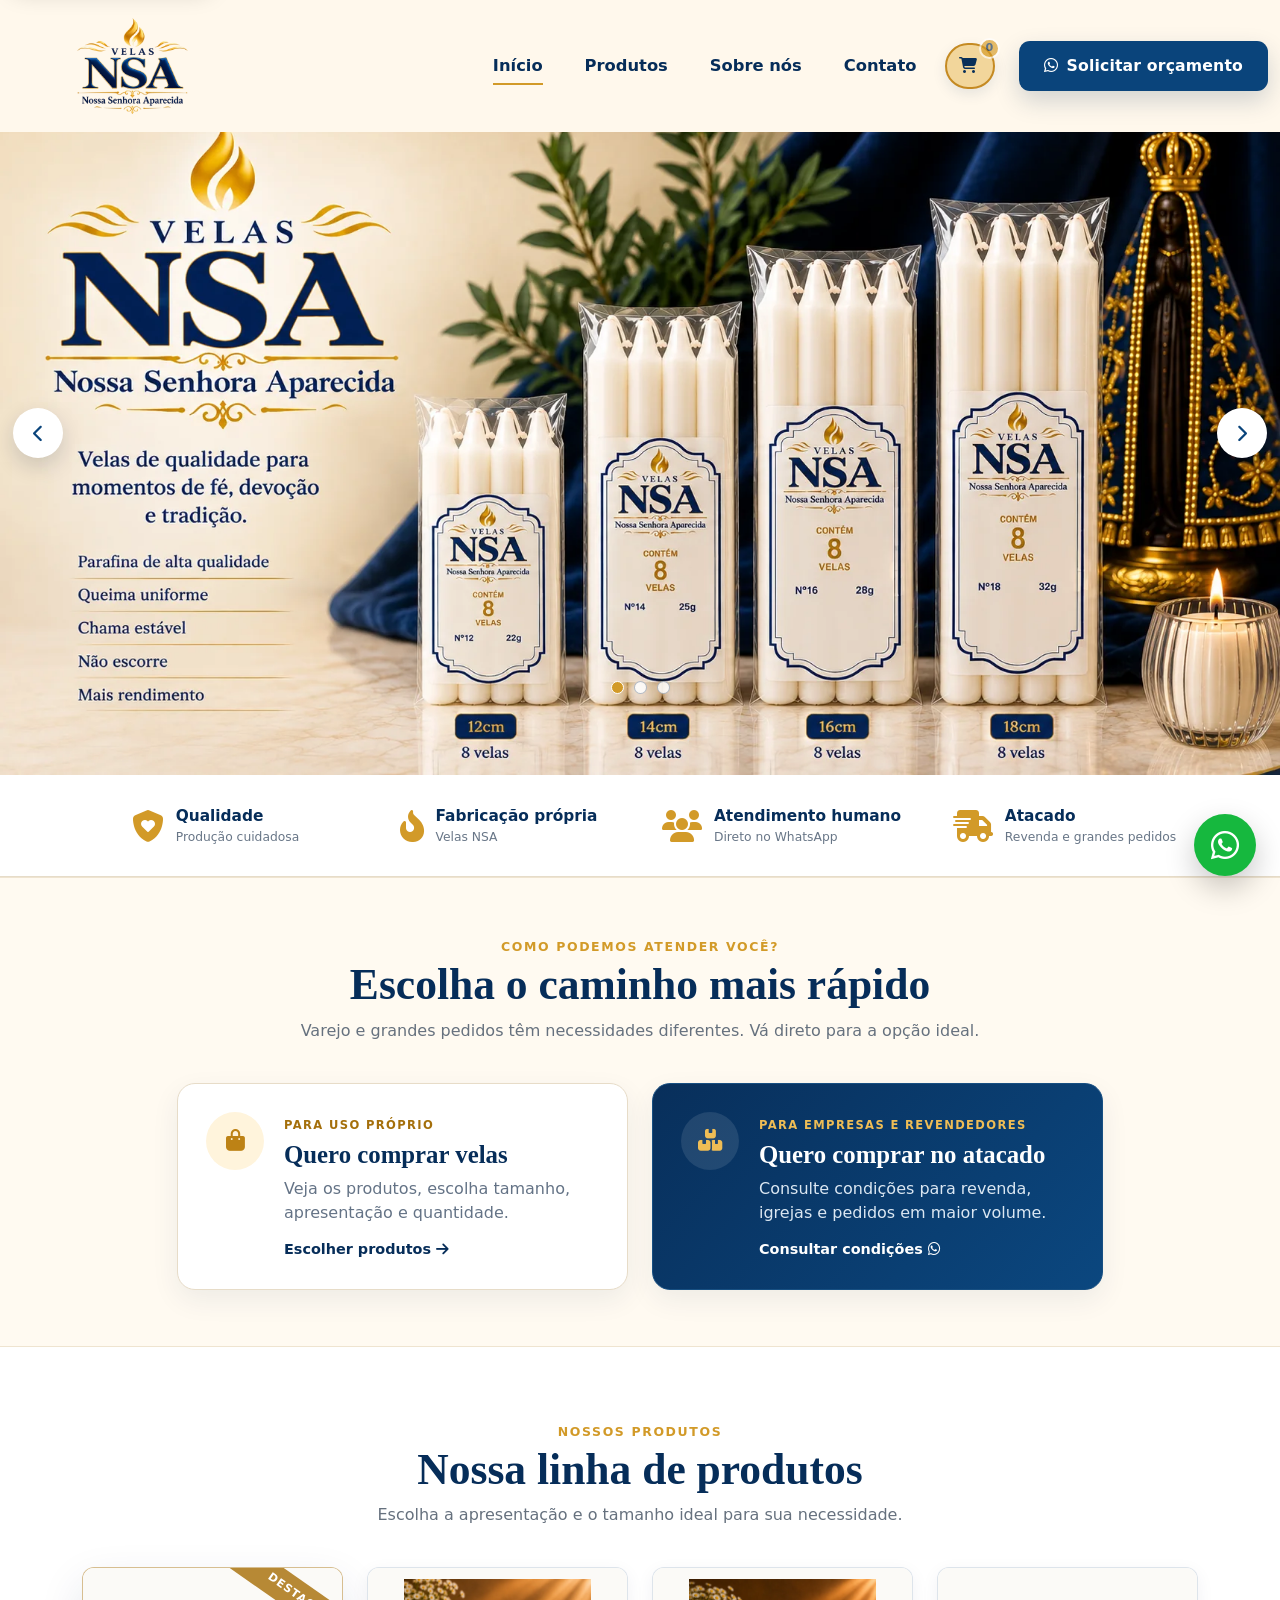
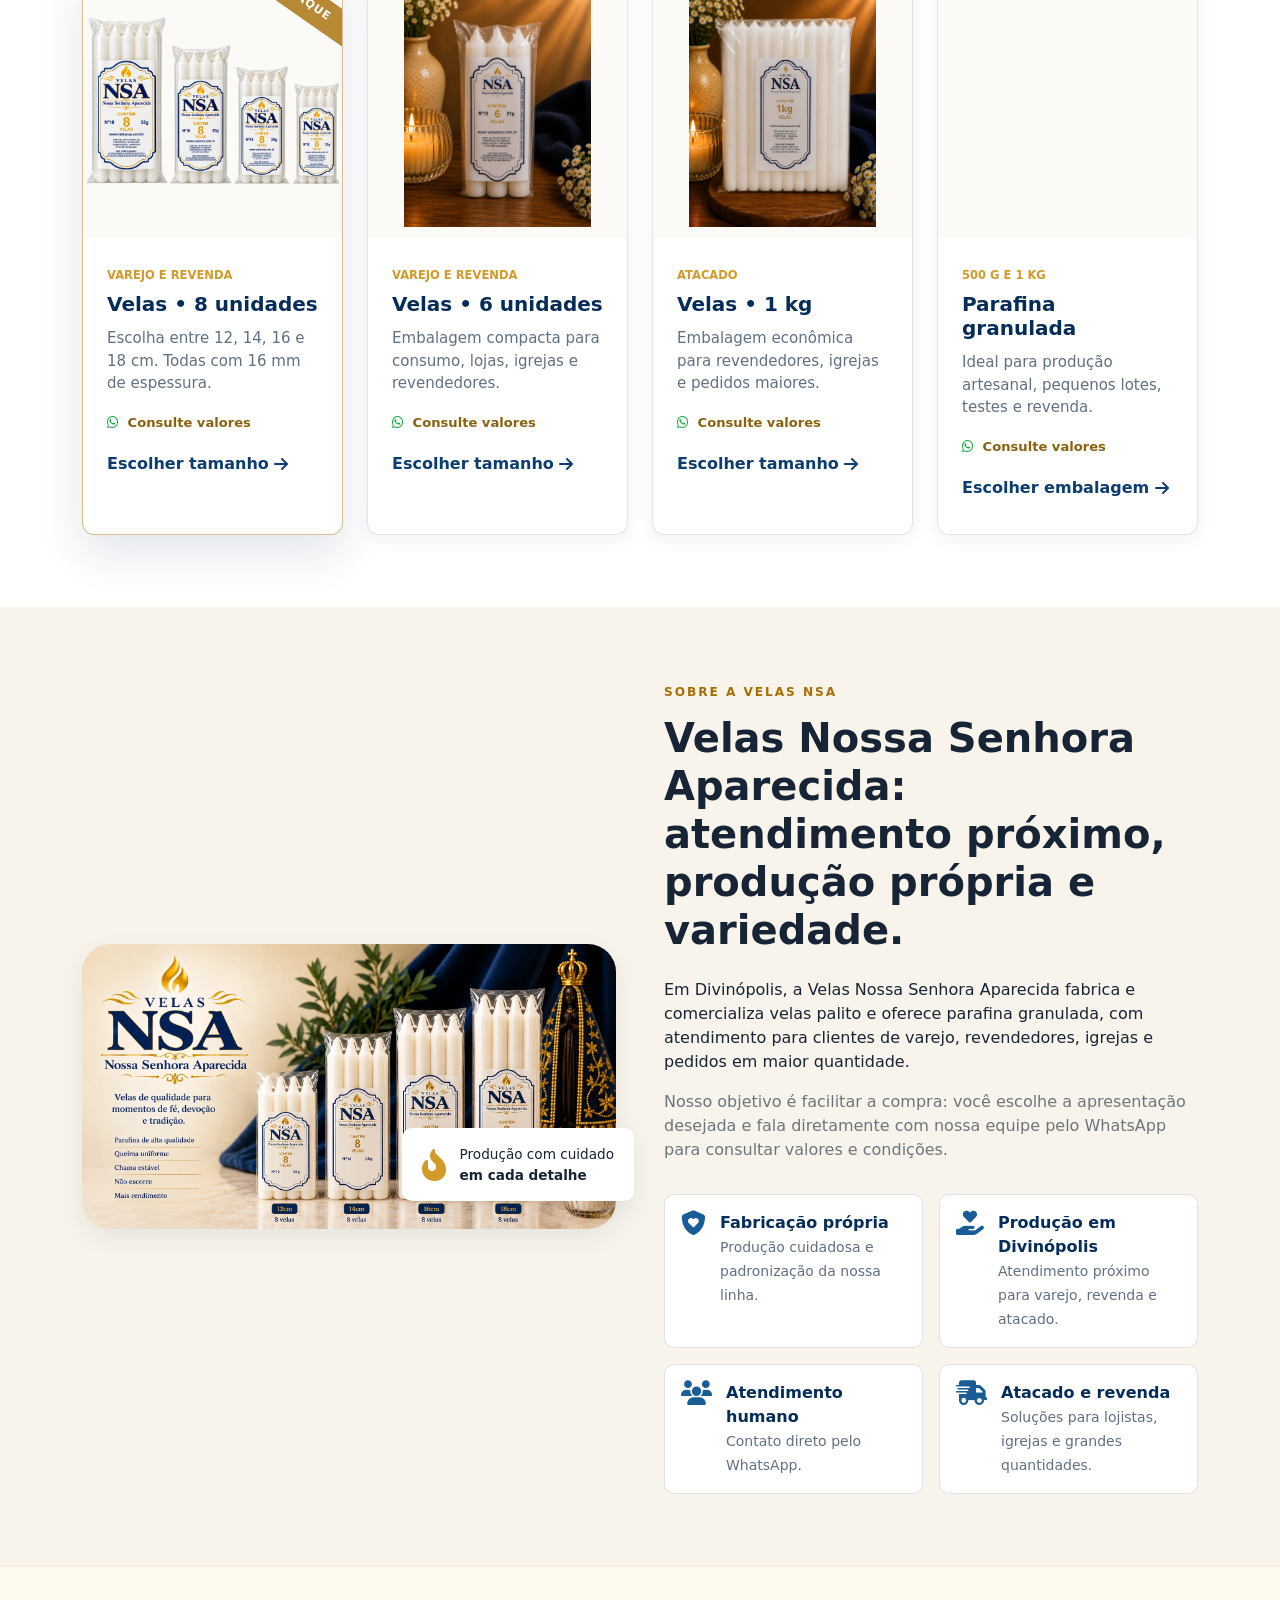
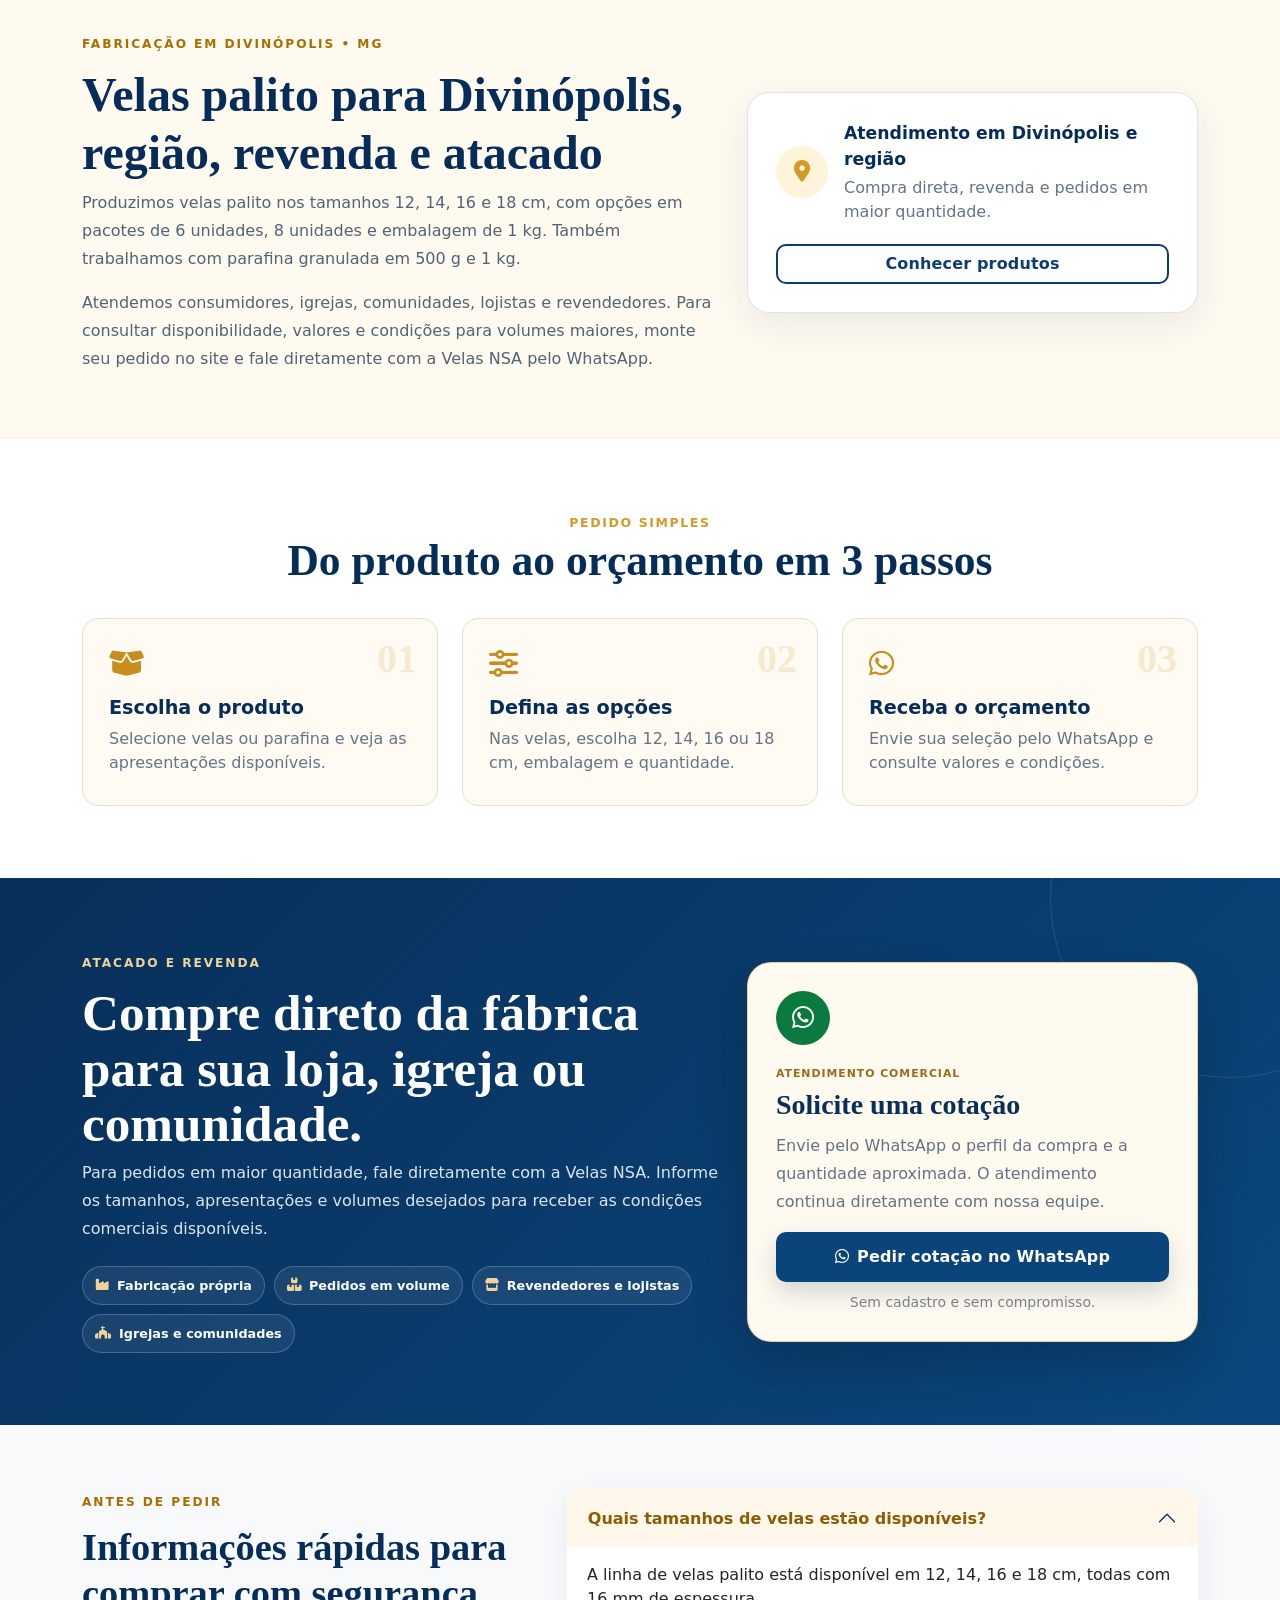
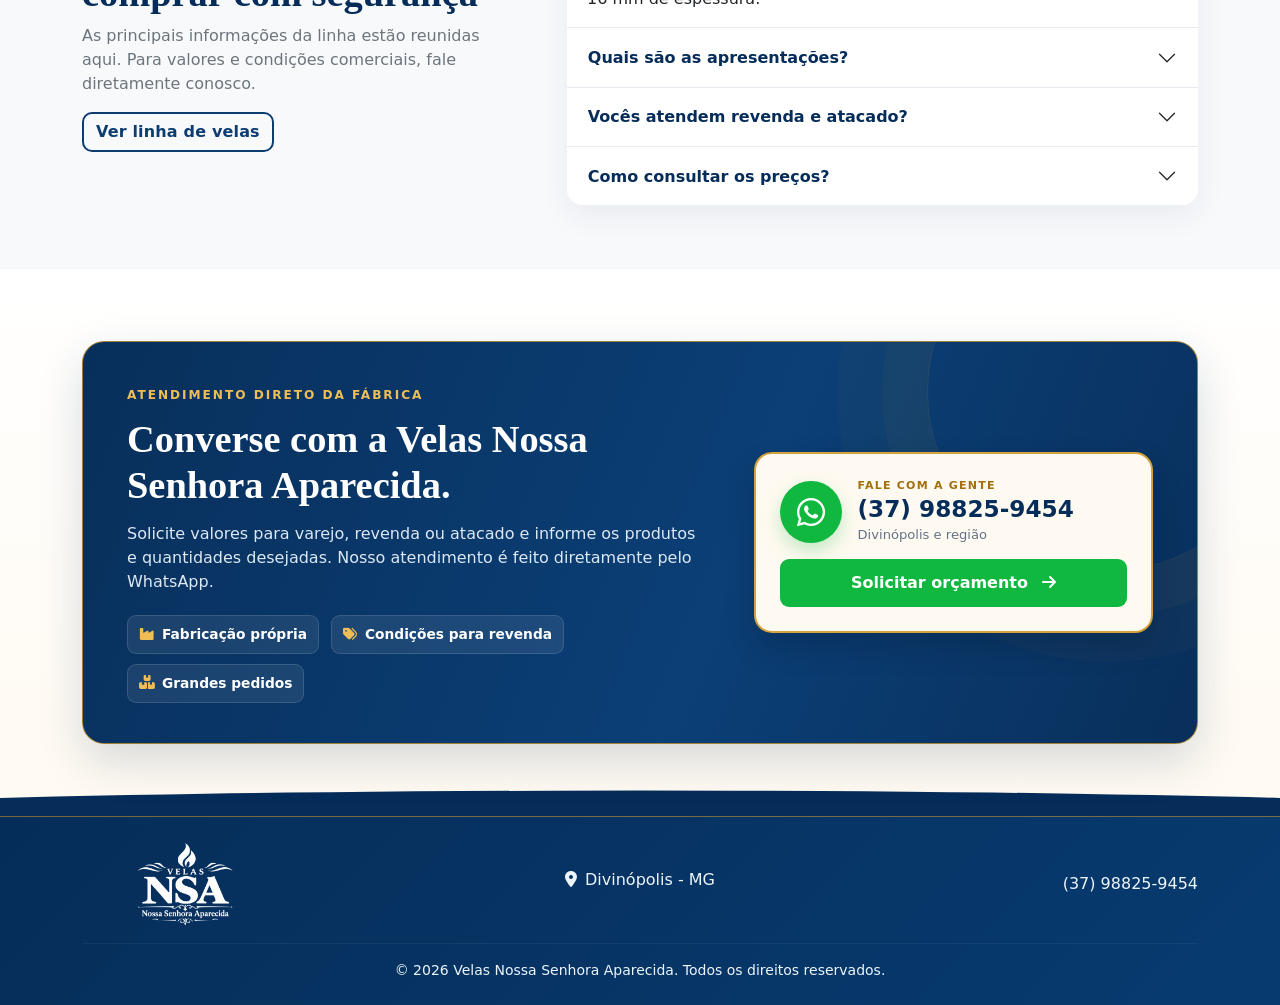
==== index.html @ e6c88c30 "Publicação inicial - Site Velas NSA" ====
<!DOCTYPE html>

<html lang="pt-BR">
<head>
<meta charset="utf-8"/>
<meta content="width=device-width, initial-scale=1" name="viewport"/>
<title>Fábrica de Velas em Divinópolis | Velas NSA</title>
<meta content="Fábrica de velas em Divinópolis. Velas NSA produz velas palito de 12, 14, 16 e 18 cm, pacotes de 6 e 8 unidades, opções de 1 kg e parafina granulada. Varejo, revenda e atacado." name="description"/>
<meta content="index, follow" name="robots"/>
<meta content="#062d59" name="theme-color"/>
<meta content="pt_BR" property="og:locale"/>
<meta content="website" property="og:type"/>
<meta content="Fábrica de Velas em Divinópolis | Velas NSA" property="og:title"/>
<meta content="Velas palito, atacado, revenda e parafina granulada. Atendimento direto pelo WhatsApp em Divinópolis e região." property="og:description"/>
<link href="https://www.velasnsa.com.br/" rel="canonical"/>
<meta content="https://www.velasnsa.com.br/" property="og:url"/>
<meta content="https://www.velasnsa.com.br/assets/img/og-velas-nsa.jpg" property="og:image"/>
<meta content="Velas NSA - Nossa Senhora Aparecida" property="og:image:alt"/>
<meta content="summary_large_image" name="twitter:card"/>
<meta content="Fábrica de Velas em Divinópolis | Velas NSA" name="twitter:title"/>
<meta content="Velas palito, opções para atacado e revenda e parafina granulada. Atendimento direto em Divinópolis e região." name="twitter:description"/>
<meta content="https://www.velasnsa.com.br/assets/img/og-velas-nsa.jpg" name="twitter:image"/>
<meta content="Velas NSA" property="og:site_name"/>
<link as="image" fetchpriority="high" href="assets/img/carousel-velas-nsa-home.webp" rel="preload"/>
<link href="assets/img/logo-nsa-aparecida.png" rel="icon" type="image/png"/>
<link href="https://cdn.jsdelivr.net" rel="preconnect"/>
<link href="https://cdnjs.cloudflare.com" rel="preconnect"/>
<link href="https://cdn.jsdelivr.net/npm/bootstrap@5.3.8/dist/css/bootstrap.min.css" rel="stylesheet"/>
<link href="https://cdnjs.cloudflare.com/ajax/libs/font-awesome/6.7.2/css/all.min.css" rel="stylesheet"/>
<link href="assets/css/style.css" rel="stylesheet"/>
<script type="application/ld+json">
{
  "@context":"https://schema.org",
  "@type":"LocalBusiness",
  "@id":"https://www.velasnsa.com.br/#empresa",
  "name":"Velas Nossa Senhora Aparecida",
  "alternateName":"Velas NSA",
  "url":"https://www.velasnsa.com.br/",
  "logo":"https://www.velasnsa.com.br/assets/img/logo-nsa-aparecida.png",
  "image":"https://www.velasnsa.com.br/assets/img/og-velas-nsa.jpg",
  "telephone":"+55 37 98825-9454",
  "description":"Fábrica de velas palito e fornecedora de parafina granulada em Divinópolis, Minas Gerais, com atendimento para varejo, revenda e atacado.",
  "areaServed":[{"@type":"City","name":"Divinópolis"},{"@type":"AdministrativeArea","name":"Minas Gerais"}],
  "address":{"@type":"PostalAddress","addressLocality":"Divinópolis","addressRegion":"MG","addressCountry":"BR"},
  "hasOfferCatalog":{"@type":"OfferCatalog","name":"Linha Velas NSA","itemListElement":[
    {"@type":"OfferCatalog","name":"Velas palito - 6 unidades"},
    {"@type":"OfferCatalog","name":"Velas palito - 8 unidades"},
    {"@type":"OfferCatalog","name":"Velas palito - pacote de 1 kg"},
    {"@type":"OfferCatalog","name":"Parafina granulada - 500 g e 1 kg"}
  ]}
}
</script>
<script type="application/ld+json">{"@context":"https://schema.org","@type":"FAQPage","mainEntity":[{"@type":"Question","name":"Quais tamanhos de velas estão disponíveis?","acceptedAnswer":{"@type":"Answer","text":"12, 14, 16 e 18 cm, todas com 16 mm de espessura."}},{"@type":"Question","name":"Quais são as apresentações?","acceptedAnswer":{"@type":"Answer","text":"Pacotes de 6 e 8 unidades, embalagem de velas de 1 kg e parafina granulada de 500 g e 1 kg."}},{"@type":"Question","name":"Vocês atendem revenda e atacado?","acceptedAnswer":{"@type":"Answer","text":"Sim. As condições para pedidos em maior quantidade são consultadas diretamente pelo WhatsApp."}}]}</script>
</head>
<body data-page="home"><a class="skip-link" href="#conteudo-principal">Ir para o conteúdo</a>
<nav class="navbar navbar-expand-lg fixed-top nsa-navbar" id="topo">
<div class="container py-2">
<a aria-label="Velas NSA - início" class="navbar-brand d-flex align-items-center logo-shell" href="#inicio"><img alt="Velas Nossa Senhora Aparecida" class="brand-logo" data-config-logo="" height="616" src="assets/img/logo-nsa-aparecida.png" width="900"/></a>
<button aria-controls="mainNav" aria-expanded="false" aria-label="Abrir menu" class="navbar-toggler border-0 shadow-none" data-bs-target="#mainNav" data-bs-toggle="collapse" type="button"><span class="navbar-toggler-icon"></span></button>
<div class="collapse navbar-collapse" id="mainNav">
<ul class="navbar-nav ms-auto align-items-lg-center gap-lg-3">
<li class="nav-item"><a class="nav-link active" href="#inicio">Início</a></li>
<li class="nav-item dropdown">
<a class="nav-link dropdown-toggle" data-bs-toggle="dropdown" href="#produtos">Produtos</a>
<ul class="dropdown-menu border-0 shadow">
<li><a class="dropdown-item" href="produto-velas.html?pacote=8">Velas • 8 unidades</a></li>
<li><a class="dropdown-item" href="produto-velas.html?pacote=6">Velas • 6 unidades</a></li>
<li><a class="dropdown-item" href="produto-velas.html?pacote=1kg">Velas • 1 kg</a></li>
<li><a class="dropdown-item" href="produto-parafina.html">Parafina granulada</a></li>
</ul>
</li>
<li class="nav-item"><a class="nav-link" href="#sobre">Sobre nós</a></li>
<li class="nav-item"><a class="nav-link" href="#contato">Contato</a></li>
<li class="nav-item mt-3 mt-lg-0"><button aria-label="Abrir carrinho" class="btn cart-nav-btn position-relative" data-nsa-cart="" type="button"><i class="fa-solid fa-cart-shopping me-1"></i><span class="d-lg-none ms-1">Carrinho</span><span class="cart-count" data-cart-count="">0</span></button></li><li class="nav-item ms-lg-2 mt-3 mt-lg-0"><a class="btn btn-nsa px-4" data-wa="Olá! Gostaria de um orçamento da Velas Nossa Senhora Aparecida." href="https://wa.me/5537988259454?text=Olá!%20Gostaria%20de%20solicitar%20um%20orçamento%20da%20Velas%20NSA." rel="noopener" target="_blank"><i class="fa-brands fa-whatsapp me-2"></i>Solicitar orçamento</a></li>
</ul>
</div>
</div>
</nav>
<main id="conteudo-principal">
<section class="hero-reference" id="inicio">
<div class="carousel slide carousel-fade" data-bs-interval="7000" data-bs-ride="carousel" data-config-carousel="" id="heroCarousel">
<div class="carousel-indicators nsa-indicators" id="heroIndicators"></div>
<div class="carousel-inner">
<div class="carousel-item active" data-slide-key="velas">
<div class="carousel-art-slide">
<a aria-label="Conheça as velas NSA em pacotes de 8 unidades" href="produto-velas.html?pacote=8">
<img alt="Velas NSA - linha de velas palito" class="carousel-art-image" decoding="async" fetchpriority="high" height="916" src="assets/img/carousel-velas-nsa-home.webp" width="1717"/>
</a>
</div>
</div>
<div class="carousel-item" data-slide-key="atacado">
<div class="carousel-art-slide">
<a aria-label="Conheça os pacotes de 1 kg das Velas NSA" href="produto-velas.html?pacote=1kg">
<img alt="Velas NSA - pacotes de 1 kg nos tamanhos 12, 14, 16 e 18 cm" class="carousel-art-image" decoding="async" height="916" loading="lazy" src="assets/img/carrossel_velas_KG.webp" width="1717"/>
</a>
</div>
</div>
<div class="carousel-item" data-slide-key="parafina">
<div class="carousel-art-slide">
<a aria-label="Conheça a parafina granulada Velas NSA" href="produto-parafina.html">
<img alt="Parafina granulada Velas NSA em 500 g e 1 kg" class="carousel-art-image carousel-art-paraffin" decoding="async" height="720" loading="lazy" src="assets/img/corrossel_parafina.webp" width="1920"/>
</a>
</div>
</div>
</div>
<button class="carousel-control-prev nsa-carousel-control" data-bs-slide="prev" data-bs-target="#heroCarousel" type="button"><span><i class="fa-solid fa-chevron-left"></i></span><span class="visually-hidden">Anterior</span></button>
<button class="carousel-control-next nsa-carousel-control" data-bs-slide="next" data-bs-target="#heroCarousel" type="button"><span><i class="fa-solid fa-chevron-right"></i></span><span class="visually-hidden">Próximo</span></button>
</div>
</section>
<section class="trust-strip py-3">
<div class="container"><div class="row g-3 align-items-center">
<div class="col-6 col-lg-3"><div class="trust-item"><i class="fa-solid fa-shield-heart"></i><div><strong>Qualidade</strong><span>Produção cuidadosa</span></div></div></div>
<div class="col-6 col-lg-3"><div class="trust-item"><i class="fa-solid fa-fire-flame-curved"></i><div><strong>Fabricação própria</strong><span>Velas NSA</span></div></div></div>
<div class="col-6 col-lg-3"><div class="trust-item"><i class="fa-solid fa-users"></i><div><strong>Atendimento humano</strong><span>Direto no WhatsApp</span></div></div></div>
<div class="col-6 col-lg-3"><div class="trust-item"><i class="fa-solid fa-truck-fast"></i><div><strong>Atacado</strong><span>Revenda e grandes pedidos</span></div></div></div>
</div></div>
</section>
<section aria-labelledby="buyerPathTitle" class="buyer-path py-5">
<div class="container py-2">
<div class="section-heading text-center reveal"><span>Como podemos atender você?</span><h2 id="buyerPathTitle">Escolha o caminho mais rápido</h2><p>Varejo e grandes pedidos têm necessidades diferentes. Vá direto para a opção ideal.</p></div>
<div class="row g-4 mt-2 justify-content-center">
<div class="col-lg-5 reveal"><a class="buyer-card" href="#produtos"><div class="buyer-icon"><i class="fa-solid fa-bag-shopping"></i></div><div><span>Para uso próprio</span><h3>Quero comprar velas</h3><p>Veja os produtos, escolha tamanho, apresentação e quantidade.</p><strong>Escolher produtos <i class="fa-solid fa-arrow-right"></i></strong></div></a></div>
<div class="col-lg-5 reveal delay-1"><a class="buyer-card buyer-card-wholesale" data-wa="Olá! Gostaria de uma condição para atacado ou revenda da Velas NSA." href="https://wa.me/5537988259454?text=Olá!%20Sou%20lojista%20ou%20revendedor%20e%20gostaria%20de%20consultar%20as%20condições%20de%20atacado%20da%20Velas%20Nossa%20Senhora%20Aparecida." rel="noopener" target="_blank"><div class="buyer-icon"><i class="fa-solid fa-boxes-stacked"></i></div><div><span>Para empresas e revendedores</span><h3>Quero comprar no atacado</h3><p>Consulte condições para revenda, igrejas e pedidos em maior volume.</p><strong>Consultar condições <i class="fa-brands fa-whatsapp"></i></strong></div></a></div>
</div>
</div>
</section>
<div id="offerMount"></div>
<section class="py-5 section-products" id="produtos">
<div class="container py-4">
<div class="section-heading text-center reveal"><span>Nossos produtos</span><h2>Nossa linha de produtos</h2><p>Escolha a apresentação e o tamanho ideal para sua necessidade.</p></div>
<div class="row g-4 mt-2" id="productGrid"></div>
</div>
</section>
<section class="py-5 about-section" id="sobre"><div class="container py-4"><div class="row align-items-center g-5"><div class="col-lg-6 reveal"><div class="about-photo"><img alt="Velas NSA - produção e estoque de velas em Divinópolis" decoding="async" height="916" loading="lazy" src="assets/img/sobre-nos-velas-nsa.webp" width="1717"/><div class="about-badge"><i class="fa-solid fa-fire-flame-curved"></i><span>Produção com cuidado<br/><strong>em cada detalhe</strong></span></div></div></div><div class="col-lg-6 reveal delay-1"><span class="eyebrow">Sobre a Velas NSA</span><h2 class="display-6 fw-bold mb-4" data-config="sobreTitulo">Velas Nossa Senhora Aparecida: atendimento próximo, produção própria e variedade.</h2><p data-config="sobreTexto1">Em Divinópolis, a Velas Nossa Senhora Aparecida fabrica e comercializa velas palito e oferece parafina granulada, com atendimento para clientes de varejo, revendedores, igrejas e pedidos em maior quantidade.</p><p class="text-secondary" data-config="sobreTexto2">Nosso objetivo é facilitar a compra: você escolhe a apresentação desejada e fala diretamente com nossa equipe pelo WhatsApp para consultar valores e condições.</p><div class="row g-3 mt-3"><div class="col-sm-6"><div class="mini-feature"><i class="fa-solid fa-shield-heart"></i><div><strong>Fabricação própria</strong><small>Produção cuidadosa e padronização da nossa linha.</small></div></div></div><div class="col-sm-6"><div class="mini-feature"><i class="fa-solid fa-hand-holding-heart"></i><div><strong>Produção em Divinópolis</strong><small>Atendimento próximo para varejo, revenda e atacado.</small></div></div></div><div class="col-sm-6"><div class="mini-feature"><i class="fa-solid fa-users"></i><div><strong>Atendimento humano</strong><small>Contato direto pelo WhatsApp.</small></div></div></div><div class="col-sm-6"><div class="mini-feature"><i class="fa-solid fa-truck-fast"></i><div><strong>Atacado e revenda</strong><small>Soluções para lojistas, igrejas e grandes quantidades.</small></div></div></div></div></div></div></div></section>
<section aria-labelledby="localTitle" class="local-seo-section py-5">
<div class="container py-3">
<div class="row g-4 align-items-center">
<div class="col-lg-7 reveal">
<span class="eyebrow">Fabricação em Divinópolis • MG</span>
<h2 id="localTitle">Velas palito para Divinópolis, região, revenda e atacado</h2>
<p>Produzimos velas palito nos tamanhos 12, 14, 16 e 18 cm, com opções em pacotes de 6 unidades, 8 unidades e embalagem de 1 kg. Também trabalhamos com parafina granulada em 500 g e 1 kg.</p>
<p class="mb-0">Atendemos consumidores, igrejas, comunidades, lojistas e revendedores. Para consultar disponibilidade, valores e condições para volumes maiores, monte seu pedido no site e fale diretamente com a Velas NSA pelo WhatsApp.</p>
</div>
<div class="col-lg-5 reveal delay-1">
<div class="local-service-card">
<i class="fa-solid fa-location-dot"></i>
<div><strong>Atendimento em Divinópolis e região</strong><span>Compra direta, revenda e pedidos em maior quantidade.</span></div>
<a class="btn btn-outline-nsa" href="#produtos">Conhecer produtos</a>
</div>
</div>
</div>
</div>
</section>
<section aria-labelledby="stepsTitle" class="order-steps py-5"><div class="container py-4"><div class="section-heading text-center reveal"><span>Pedido simples</span><h2 id="stepsTitle">Do produto ao orçamento em 3 passos</h2></div><div class="row g-4 mt-2"><div class="col-md-4 reveal"><div class="step-card"><b>01</b><i class="fa-solid fa-box-open"></i><h3>Escolha o produto</h3><p>Selecione velas ou parafina e veja as apresentações disponíveis.</p></div></div><div class="col-md-4 reveal delay-1"><div class="step-card"><b>02</b><i class="fa-solid fa-sliders"></i><h3>Defina as opções</h3><p>Nas velas, escolha 12, 14, 16 ou 18 cm, embalagem e quantidade.</p></div></div><div class="col-md-4 reveal delay-2"><div class="step-card"><b>03</b><i class="fa-brands fa-whatsapp"></i><h3>Receba o orçamento</h3><p>Envie sua seleção pelo WhatsApp e consulte valores e condições.</p></div></div></div></div></section>
<section aria-labelledby="wholesaleTitle" class="wholesale-pro py-5" id="atacado"><div class="container py-4"><div class="row align-items-center g-4"><div class="col-lg-7 reveal"><span class="eyebrow">Atacado e revenda</span><h2 id="wholesaleTitle">Compre direto da fábrica para sua loja, igreja ou comunidade.</h2><p>Para pedidos em maior quantidade, fale diretamente com a Velas NSA. Informe os tamanhos, apresentações e volumes desejados para receber as condições comerciais disponíveis.</p><div class="wholesale-points"><span><i class="fa-solid fa-industry"></i> Fabricação própria</span><span><i class="fa-solid fa-boxes-stacked"></i> Pedidos em volume</span><span><i class="fa-solid fa-store"></i> Revendedores e lojistas</span><span><i class="fa-solid fa-church"></i> Igrejas e comunidades</span></div></div><div class="col-lg-5 reveal delay-1"><div class="wholesale-cta-card"><div class="wholesale-icon"><i class="fa-brands fa-whatsapp"></i></div><span class="small-label">Atendimento comercial</span><h3>Solicite uma cotação</h3><p>Envie pelo WhatsApp o perfil da compra e a quantidade aproximada. O atendimento continua diretamente com nossa equipe.</p><a class="btn btn-nsa w-100" data-wa="Olá! Gostaria de solicitar uma cotação para atacado/revenda. Meu perfil é: ____. Produtos e quantidades aproximadas: ____." href="https://wa.me/5537988259454" rel="noopener" target="_blank"><i class="fa-brands fa-whatsapp me-2"></i>Pedir cotação no WhatsApp</a><small>Sem cadastro e sem compromisso.</small></div></div></div></div></section>
<section aria-labelledby="socialTitle" class="social-home py-5" hidden="" id="socialHome"><div class="container"><div class="social-home-card"><div><span class="eyebrow">Acompanhe a Velas NSA</span><h2 id="socialTitle">Novidades, produtos e bastidores da produção.</h2><p>Conecte-se com nossos canais oficiais e acompanhe novos produtos e conteúdos.</p></div><div class="social-home-links"><a data-social-link="instagram" data-social-network="instagram" hidden="" rel="noopener" target="_blank"><i class="fa-brands fa-instagram"></i><span>Instagram</span></a><a data-social-link="facebook" data-social-network="facebook" hidden="" rel="noopener" target="_blank"><i class="fa-brands fa-facebook-f"></i><span>Facebook</span></a><a data-social-link="tiktok" data-social-network="tiktok" hidden="" rel="noopener" target="_blank"><i class="fa-brands fa-tiktok"></i><span>TikTok</span></a></div></div></div></section>
<section aria-labelledby="faqTitle" class="home-faq py-5"><div class="container py-3"><div class="row g-5"><div class="col-lg-5 reveal"><span class="eyebrow">Antes de pedir</span><h2 id="faqTitle">Informações rápidas para comprar com segurança</h2><p class="text-secondary">As principais informações da linha estão reunidas aqui. Para valores e condições comerciais, fale diretamente conosco.</p><a class="btn btn-outline-nsa" href="produto-velas.html">Ver linha de velas</a></div><div class="col-lg-7 reveal delay-1"><div class="accordion accordion-flush faq-professional" id="faqHome"><div class="accordion-item"><h3 class="accordion-header"><button class="accordion-button" data-bs-target="#hf1" data-bs-toggle="collapse" type="button">Quais tamanhos de velas estão disponíveis?</button></h3><div class="accordion-collapse collapse show" data-bs-parent="#faqHome" id="hf1"><div class="accordion-body">A linha de velas palito está disponível em 12, 14, 16 e 18 cm, todas com 16 mm de espessura.</div></div></div><div class="accordion-item"><h3 class="accordion-header"><button class="accordion-button collapsed" data-bs-target="#hf2" data-bs-toggle="collapse" type="button">Quais são as apresentações?</button></h3><div class="accordion-collapse collapse" data-bs-parent="#faqHome" id="hf2"><div class="accordion-body">Trabalhamos com pacotes de 6 e 8 unidades e embalagem de velas de 1 kg. A parafina granulada está disponível em 500 g e 1 kg.</div></div></div><div class="accordion-item"><h3 class="accordion-header"><button class="accordion-button collapsed" data-bs-target="#hf3" data-bs-toggle="collapse" type="button">Vocês atendem revenda e atacado?</button></h3><div class="accordion-collapse collapse" data-bs-parent="#faqHome" id="hf3"><div class="accordion-body">Sim. Para pedidos em maior quantidade, solicite as condições diretamente pelo WhatsApp informando os produtos e volumes desejados.</div></div></div><div class="accordion-item"><h3 class="accordion-header"><button class="accordion-button collapsed" data-bs-target="#hf4" data-bs-toggle="collapse" type="button">Como consultar os preços?</button></h3><div class="accordion-collapse collapse" data-bs-parent="#faqHome" id="hf4"><div class="accordion-body">Escolha o produto e envie sua seleção pelo WhatsApp. Assim a equipe recebe as informações necessárias para preparar o orçamento.</div></div></div></div></div></div></div></section>
<section class="cta-section py-5" id="contato">
<div class="container py-4">
<div class="contact-premium reveal">
<div class="row align-items-center g-4 g-lg-5">
<div class="col-lg-7">
<span class="eyebrow contact-eyebrow">Atendimento direto da fábrica</span>
<h2 data-config="contatoTitulo">Converse com a Velas Nossa Senhora Aparecida.</h2>
<p data-config="contatoTexto">Solicite valores para varejo, revenda ou atacado e informe os produtos e quantidades desejadas. Nosso atendimento é feito diretamente pelo WhatsApp.</p>
<div class="contact-benefits">
<span><i class="fa-solid fa-industry"></i> Fabricação própria</span>
<span><i class="fa-solid fa-tags"></i> Condições para revenda</span>
<span><i class="fa-solid fa-boxes-stacked"></i> Grandes pedidos</span>
</div>
</div>
<div class="col-lg-5">
<div class="contact-whatsapp-card">
<div class="contact-wa-icon"><i class="fa-brands fa-whatsapp"></i></div>
<div class="contact-wa-copy">
<small>FALE COM A GENTE</small>
<strong data-config-phone="">(37) 98825-9454</strong>
<span data-config-region="">Atendimento em Divinópolis e região</span>
</div>
<a class="btn contact-wa-button" data-wa="Olá! Gostaria de um orçamento da Velas Nossa Senhora Aparecida." href="https://wa.me/5537988259454?text=Olá!%20Gostaria%20de%20um%20orçamento%20da%20Velas%20Nossa%20Senhora%20Aparecida." rel="noopener" target="_blank">Solicitar orçamento <i class="fa-solid fa-arrow-right ms-2"></i></a>
</div>
</div>
</div>
</div>
</div>
</section>
</main>
<footer class="footer py-4"><div class="container"><div class="row align-items-center gy-3"><div class="col-md-4"><div class="footer-logo-shell footer-brand"><img alt="Velas Nossa Senhora Aparecida" class="footer-logo footer-logo-natural" data-config-logo="" height="616" src="assets/img/logo-nsa-aparecida.png" width="900"/></div></div><div class="col-md-4 text-md-center"><div><i class="fa-solid fa-location-dot me-2"></i><span data-config-location="">Divinópolis - MG</span></div><div class="footer-social mt-2"><a aria-label="Instagram" data-social-link="instagram" data-social-network="instagram" hidden="" rel="noopener" target="_blank"><i class="fa-brands fa-instagram"></i></a><a aria-label="Facebook" data-social-link="facebook" data-social-network="facebook" hidden="" rel="noopener" target="_blank"><i class="fa-brands fa-facebook-f"></i></a><a aria-label="TikTok" data-social-link="tiktok" data-social-network="tiktok" hidden="" rel="noopener" target="_blank"><i class="fa-brands fa-tiktok"></i></a></div></div><div class="col-md-4 text-md-end"><a aria-label="Falar com a Velas Nossa Senhora Aparecida pelo WhatsApp" class="footer-contact-link" data-config-phone="" data-wa="Olá! Gostaria de um orçamento da Velas Nossa Senhora Aparecida." href="https://wa.me/5537988259454" rel="noopener" target="_blank"><i class="fa-brands fa-whatsapp me-2"></i>(37) 98825-9454</a></div></div><hr/><div class="small text-center">© <span id="year"></span> Velas Nossa Senhora Aparecida. Todos os direitos reservados.</div></div></footer>
<a aria-label="Falar no WhatsApp" class="floating-whatsapp" data-wa="Olá! Gostaria de um orçamento da Velas Nossa Senhora Aparecida." href="https://wa.me/5537988259454?text=Olá!%20Vim%20pelo%20site%20da%20Velas%20NSA." rel="noopener" target="_blank"><i class="fa-brands fa-whatsapp"></i></a>
<button aria-label="Voltar ao topo" class="back-top"><i class="fa-solid fa-arrow-up"></i></button>
<script src="https://cdn.jsdelivr.net/npm/bootstrap@5.3.8/dist/js/bootstrap.bundle.min.js"></script><script src="assets/js/config.js"></script><script src="assets/js/site-config.js"></script><script src="assets/js/analytics.js"></script><script src="assets/js/social.js"></script><script src="assets/js/cart.js"></script><script src="assets/js/main.js"></script>
</body></html>
---- assets/css/style.css ----
:root{--blue:#123f72;--blue-dark:#0a294e;--blue-mid:#24639b;--sky:#dbeaf6;--cream:#fff7e8;--cream-2:#f6ead1;--gold:#c89432;--ink:#172435;--muted:#66717e;--white:#fff;--line:rgba(18,63,114,.14)}
*{box-sizing:border-box}html{scroll-behavior:smooth;scroll-padding-top:92px}body{font-family:Inter,ui-sans-serif,system-ui,-apple-system,"Segoe UI",sans-serif;color:var(--ink);background:#fff;overflow-x:hidden}.nsa-navbar{background:rgba(255,249,239,.96);backdrop-filter:blur(12px);border-bottom:1px solid var(--line);transition:.3s}.nsa-navbar.scrolled{box-shadow:0 10px 35px rgba(11,42,78,.10)}.brand-logo{width:170px;height:68px;object-fit:contain;mix-blend-mode:multiply}.nav-link{font-weight:750;color:var(--blue-dark)!important;position:relative}.nav-link:after{content:"";position:absolute;left:.5rem;right:.5rem;bottom:.2rem;height:2px;background:var(--gold);transform:scaleX(0);transition:.25s}.nav-link:hover:after,.nav-link.active:after{transform:scaleX(1)}.dropdown-item:active{background:var(--blue)}.btn-nsa{background:linear-gradient(135deg,var(--blue-mid),var(--blue-dark));color:#fff;border:none;border-radius:999px;font-weight:800;box-shadow:0 10px 25px rgba(18,63,114,.22);transition:.25s}.btn-nsa:hover{color:#fff;transform:translateY(-2px);box-shadow:0 14px 30px rgba(18,63,114,.3)}.btn-outline-nsa{border:2px solid var(--blue);color:var(--blue);border-radius:999px;font-weight:800}.btn-outline-nsa:hover{background:var(--blue);color:#fff}.hero{min-height:740px;padding:145px 0 105px;position:relative;background:radial-gradient(circle at 22% 34%,#fffdf8 0,#fff7e8 37%,#e8f0f4 72%,#d2e2ec 100%);overflow:hidden}.hero:before{content:"";position:absolute;right:-5%;top:9%;width:57%;height:81%;background:url('../img/sobre-nos-velas-nsa.webp') center/cover no-repeat;border-radius:48% 0 0 48%;opacity:.32;filter:saturate(.72) sepia(.08);mask-image:linear-gradient(to left,#000 62%,transparent)}.hero-glow{position:absolute;inset:0;background:linear-gradient(90deg,rgba(255,249,239,.99) 0%,rgba(255,249,239,.88) 42%,rgba(219,234,246,.18) 77%)}.eyebrow{display:inline-block;text-transform:uppercase;letter-spacing:.12em;font-size:.78rem;font-weight:900;color:var(--gold);margin-bottom:.8rem}.hero h1{font-family:Georgia,"Times New Roman",serif;color:var(--blue-dark);font-size:clamp(2.6rem,5vw,4.85rem);line-height:.99;font-weight:800;max-width:760px}.hero h1 span{color:var(--blue-mid)}.hero-copy{font-size:1.08rem;color:#405064;max-width:600px;margin:1.5rem 0 2rem}.hero-showcase{position:relative;height:470px;perspective:1000px}.product-float,.paraffin-float{position:absolute;filter:drop-shadow(0 24px 30px rgba(11,42,78,.16));animation:float 5s ease-in-out infinite}.product-float img{max-height:335px;max-width:215px}.product-float.one{left:2%;bottom:25px;transform:rotate(-2deg)}.product-float.two{left:28%;bottom:34px;animation-delay:.5s}.product-float.three{left:52%;bottom:28px;animation-delay:1s}.product-float.three img{max-width:245px}.paraffin-float{right:-1%;bottom:8px;animation-delay:1.5s}.paraffin-float img{width:260px;border-radius:40%}.hero-wave{position:absolute;bottom:-1px;left:0;right:0;height:72px;background:#fff;clip-path:ellipse(65% 55% at 50% 100%)}@keyframes float{0%,100%{translate:0 0}50%{translate:0 -12px}}.section-products{background:#fff}.section-heading span{color:var(--gold);font-weight:900;text-transform:uppercase;letter-spacing:.13em;font-size:.78rem}.section-heading h2{font-family:Georgia,"Times New Roman",serif;color:var(--blue-dark);font-size:clamp(2rem,4vw,3.2rem);font-weight:800}.section-heading p{color:var(--muted)}.product-card{background:#fff;border:1px solid var(--line);border-radius:22px;overflow:hidden;box-shadow:0 10px 35px rgba(11,42,78,.07);transition:.3s}.product-card:hover{transform:translateY(-8px);box-shadow:0 18px 45px rgba(11,42,78,.14)}.product-card-link{text-decoration:none;color:inherit;display:block;height:100%}.product-image{height:250px;background:linear-gradient(145deg,#fffdf8,#edf4f8);display:flex;align-items:center;justify-content:center;overflow:hidden}.product-image img{max-width:78%;max-height:92%;object-fit:contain;transition:.35s}.product-card:hover .product-image img{transform:scale(1.05)}.product-image.paraffin img{max-width:95%;border-radius:22px}.product-tag{font-size:.72rem;text-transform:uppercase;font-weight:900;color:var(--gold)}.product-card h3{font-size:1.25rem;color:var(--blue-dark);font-weight:850;margin:.4rem 0 .7rem}.product-card p{color:#607083;font-size:.94rem;min-height:70px}.product-link{font-weight:900;color:var(--blue);text-decoration:none}.product-link i{transition:.2s}.product-card:hover .product-link i{transform:translateX(4px)}.about-section{background:linear-gradient(135deg,#fffaf0,#eaf2f7)}.about-photo{position:relative}.about-photo img{width:100%;height:500px;object-fit:cover;border-radius:28px;box-shadow:0 20px 60px rgba(11,42,78,.16)}.about-badge{position:absolute;right:-18px;bottom:28px;background:#fff;border-radius:18px;padding:16px 20px;display:flex;align-items:center;gap:14px;box-shadow:0 12px 35px rgba(11,42,78,.15)}.about-badge i{font-size:2rem;color:var(--gold)}.about-badge span{font-size:.85rem}.mini-feature{display:flex;gap:14px;background:rgba(255,255,255,.76);border:1px solid var(--line);border-radius:16px;padding:16px;height:100%}.mini-feature i{color:var(--blue-mid);font-size:1.55rem}.mini-feature strong{display:block;color:var(--blue-dark)}.mini-feature small{color:#607083}.cta-section{background:#fff}.cta-box{background:linear-gradient(135deg,var(--blue),var(--blue-dark));color:#fff;border-radius:28px;padding:42px;display:flex;align-items:center;justify-content:space-between;gap:30px;box-shadow:0 22px 50px rgba(11,42,78,.22)}.cta-box h2{font-family:Georgia,"Times New Roman",serif;font-weight:800}.cta-box p{margin:0;max-width:720px;color:#eaf4fb}.footer{background:var(--blue-dark);color:#edf5fb}.footer-logo{width:150px;height:66px;object-fit:contain;filter:brightness(0) invert(1);opacity:.95}.footer hr{border-color:rgba(255,255,255,.18)}.floating-whatsapp{position:fixed;right:24px;bottom:24px;width:62px;height:62px;border-radius:50%;display:grid;place-items:center;background:#16b83e;color:#fff;font-size:2rem;text-decoration:none;z-index:1000;box-shadow:0 12px 30px rgba(0,0,0,.22);animation:pulse 2.2s infinite}.floating-whatsapp:hover{color:#fff;transform:scale(1.06)}@keyframes pulse{0%,100%{box-shadow:0 0 0 0 rgba(22,184,62,.35),0 12px 30px rgba(0,0,0,.2)}50%{box-shadow:0 0 0 14px rgba(22,184,62,0),0 12px 30px rgba(0,0,0,.2)}}.back-top{position:fixed;right:32px;bottom:96px;width:42px;height:42px;border:none;border-radius:50%;background:#fff;color:var(--blue);box-shadow:0 6px 20px rgba(0,0,0,.13);opacity:0;pointer-events:none;transition:.25s;z-index:900}.back-top.show{opacity:1;pointer-events:auto}.reveal{opacity:0;transform:translateY(28px);transition:opacity .75s ease,transform .75s ease}.reveal.visible{opacity:1;transform:none}.delay-1{transition-delay:.12s}.delay-2{transition-delay:.24s}.delay-3{transition-delay:.36s}
/* página de produto */.product-page{padding-top:125px;background:linear-gradient(180deg,#fffaf0 0,#fff 46%)}.breadcrumb a{color:var(--blue);text-decoration:none}.product-gallery{background:linear-gradient(145deg,#fffdf8,#eaf2f7);border:1px solid var(--line);border-radius:26px;min-height:520px;display:grid;place-items:center;padding:28px;box-shadow:0 16px 45px rgba(11,42,78,.08)}.product-gallery img{max-width:88%;max-height:455px;object-fit:contain;filter:drop-shadow(0 18px 24px rgba(11,42,78,.12))}.detail-title{font-family:Georgia,"Times New Roman",serif;font-weight:800;color:var(--blue-dark);font-size:clamp(2.1rem,4vw,3.4rem)}.spec-badge{display:inline-flex;align-items:center;gap:8px;padding:8px 13px;background:#edf5fa;border:1px solid var(--line);border-radius:999px;color:var(--blue-dark);font-weight:750;font-size:.88rem}.option-title{font-weight:850;color:var(--blue-dark);margin-bottom:10px}.option-grid{display:grid;grid-template-columns:repeat(4,1fr);gap:10px}.option-btn{border:1.5px solid #bdcedd;background:#fff;color:var(--blue-dark);border-radius:14px;padding:13px 8px;font-weight:850;transition:.2s}.option-btn:hover,.option-btn.active{background:var(--blue);border-color:var(--blue);color:#fff;transform:translateY(-1px)}.package-grid{display:grid;grid-template-columns:repeat(3,1fr);gap:10px}.selection-summary{background:#f5f9fc;border:1px solid var(--line);border-radius:18px;padding:17px}.selection-summary strong{color:var(--blue-dark)}.quantity-box{display:flex;align-items:center;border:1px solid #cbd8e3;border-radius:14px;overflow:hidden;width:max-content;background:#fff}.quantity-box button{border:0;background:#edf4f8;width:42px;height:44px;color:var(--blue);font-weight:900}.quantity-box input{width:54px;height:44px;border:0;text-align:center;font-weight:850;outline:0}.info-strip{background:var(--cream);border-top:1px solid #eadfc9;border-bottom:1px solid #eadfc9}.info-item{display:flex;gap:12px;align-items:flex-start}.info-item i{color:var(--blue);font-size:1.45rem;margin-top:2px}.info-item strong{display:block;color:var(--blue-dark)}
@media(max-width:1199.98px){.hero-showcase{height:420px}.product-float img{max-height:290px;max-width:180px}.product-float.three img{max-width:210px}.paraffin-float img{width:215px}}
@media(max-width:991.98px){html{scroll-padding-top:76px}.nsa-navbar{background:#fffaf0}.brand-logo{width:142px;height:56px}.navbar-collapse{padding:14px 0 12px}.navbar-nav{align-items:stretch!important}.nav-link:after{display:none}.nsa-navbar .btn-nsa{width:100%;text-align:center}.hero{padding-top:112px;min-height:auto}.hero:before{width:100%;right:0;opacity:.13;border-radius:0}.hero-glow{background:rgba(255,249,239,.86)}.hero .row{gap:1rem!important}.hero-showcase{height:360px;margin-top:0}.product-float img{max-height:245px;max-width:145px}.product-float.one{left:5%}.product-float.two{left:30%}.product-float.three{left:53%}.product-float.three img{max-width:170px}.paraffin-float{right:1%}.paraffin-float img{width:175px}.about-badge{right:15px}.cta-box{flex-direction:column;align-items:flex-start}.product-page{padding-top:100px}.product-gallery{min-height:410px}.product-gallery img{max-height:350px}}
@media(max-width:767.98px){.hero{text-align:center;padding-bottom:72px}.hero-copy{margin-left:auto;margin-right:auto}.hero .d-flex{justify-content:center}.hero-showcase{height:320px}.section-products .col-md-6{max-width:520px;margin-left:auto;margin-right:auto}.product-card p{min-height:auto}.about-photo img{height:390px}.product-gallery{min-height:350px}.product-gallery img{max-height:300px}.package-grid{grid-template-columns:1fr}.cta-box .btn{width:100%}.option-grid{grid-template-columns:repeat(2,1fr)}}
@media(max-width:575.98px){.brand-logo{width:125px;height:50px}.hero{padding-top:96px;padding-bottom:58px}.hero h1{font-size:2.35rem;line-height:1.02}.hero-copy{font-size:1rem}.hero .btn{width:100%}.hero-showcase{height:270px;margin-top:2px}.product-float img{max-height:185px;max-width:105px}.product-float.one{left:-1%;bottom:28px}.product-float.two{left:23%;bottom:32px}.product-float.three{left:45%;bottom:25px}.product-float.three img{max-width:125px}.paraffin-float{right:-7%;bottom:4px}.paraffin-float img{width:125px}.hero-wave{height:45px}.product-image{height:210px}.section-heading h2{font-size:2rem}.about-photo img{height:330px}.about-badge{position:static;margin:-30px 16px 0}.cta-box{padding:26px 20px;border-radius:22px}.floating-whatsapp{right:14px;bottom:14px;width:54px;height:54px;font-size:1.7rem}.back-top{right:20px;bottom:78px}.product-page{padding-top:88px}.product-gallery{min-height:285px;padding:18px}.product-gallery img{max-height:245px}.detail-title{font-size:2.1rem}.option-grid{grid-template-columns:repeat(2,1fr)}.option-btn{padding:12px 6px}.selection-summary{font-size:.92rem}}

/* refinamentos V3 */
.logo-shell{background:rgba(255,247,232,.92);border:1px solid rgba(200,148,50,.24);border-radius:16px;padding:3px 10px!important;box-shadow:0 8px 24px rgba(10,41,78,.06)}
.logo-shell .brand-logo{mix-blend-mode:normal;width:160px;height:60px}
.gallery-sticky{top:118px}
.gallery-label{position:absolute;left:22px;top:20px;background:rgba(255,255,255,.9);border:1px solid var(--line);color:var(--blue-dark);font-size:.75rem;font-weight:900;text-transform:uppercase;letter-spacing:.08em;padding:8px 12px;border-radius:999px;z-index:2}
.gallery-note{position:absolute;left:20px;right:20px;bottom:18px;background:rgba(255,255,255,.9);border:1px solid var(--line);border-radius:14px;padding:10px 12px;font-size:.82rem;color:#647487;text-align:center;backdrop-filter:blur(8px)}
.gallery-note i{color:var(--gold)}
.buy-panel{background:#fff;border:1px solid var(--line);border-radius:24px;padding:24px;box-shadow:0 18px 45px rgba(11,42,78,.08)}
.option-step{display:flex;align-items:center;gap:10px;margin-bottom:12px}.option-step>span{width:30px;height:30px;border-radius:50%;display:grid;place-items:center;background:var(--cream);border:1px solid rgba(200,148,50,.28);color:var(--blue-dark);font-weight:900}.option-step strong{display:block;color:var(--blue-dark);font-size:.95rem}.option-step small{display:block;color:#7b8794;font-size:.78rem}.option-btn{display:flex;flex-direction:column;align-items:center;justify-content:center;gap:2px;min-height:64px}.option-btn strong{font-size:.95rem}.option-btn small{font-size:.72rem;font-weight:650;opacity:.72}.option-btn.active small,.option-btn:hover small{opacity:.9}.package-btn{min-height:82px}.package-btn i{font-size:1.1rem;margin-bottom:2px;color:var(--gold)}.package-btn.active i,.package-btn:hover i{color:#fff}.quantity-help{font-size:.8rem;color:#7c8894;max-width:290px}.selection-summary{display:flex;align-items:center;justify-content:space-between;gap:18px}.selection-summary span{font-size:.78rem;text-transform:uppercase;letter-spacing:.08em;color:#7b8794;font-weight:850}.selection-summary strong{text-align:right}.secure-note{text-align:center;color:#7a8794;font-size:.78rem;margin-top:10px}.secure-note i{color:var(--gold);margin-right:4px}.wholesale-card{display:flex;align-items:center;gap:18px;padding:22px;background:linear-gradient(135deg,#fffaf0,#edf5fa);border:1px solid var(--line);border-radius:22px}.wholesale-icon{width:54px;height:54px;flex:0 0 54px;border-radius:16px;background:var(--blue);color:#fff;display:grid;place-items:center;font-size:1.4rem}.wholesale-card h3{font-size:1.2rem;color:var(--blue-dark);font-weight:850;margin:0 0 4px}.wholesale-card p{font-size:.88rem;color:#647487;margin:0}.details-card{background:#fff;border:1px solid var(--line);border-radius:24px;padding:28px;box-shadow:0 12px 35px rgba(11,42,78,.06)}.details-card h2{font-family:Georgia,"Times New Roman",serif;color:var(--blue-dark);font-weight:800;font-size:clamp(1.7rem,3vw,2.35rem)}.details-card p{color:#647487}.spec-table{margin-top:22px;border-top:1px solid var(--line)}.spec-table>div{display:flex;align-items:center;justify-content:space-between;gap:16px;padding:14px 0;border-bottom:1px solid var(--line)}.spec-table span{color:#778492}.spec-table strong{color:var(--blue-dark);text-align:right}.faq-card .accordion-item{background:transparent;border-color:var(--line)}.faq-card .accordion-button{font-weight:800;color:var(--blue-dark);background:transparent;box-shadow:none;padding-left:0;padding-right:0}.faq-card .accordion-button:not(.collapsed){color:var(--blue);background:transparent}.faq-card .accordion-body{padding-left:0;padding-right:0;color:#647487}.footer-logo-shell{display:inline-block;background:var(--cream);border-radius:14px;padding:3px 10px;border:1px solid rgba(200,148,50,.24)}.footer-logo-natural{filter:none!important;opacity:1!important;width:145px;height:58px}.mobile-product-cta{display:none}

@media(max-width:991.98px){.gallery-sticky{position:relative!important;top:auto}.wholesale-card{align-items:flex-start;flex-wrap:wrap}.wholesale-card .btn{width:100%}.logo-shell .brand-logo{width:138px;height:52px}.buy-panel{padding:20px}.selection-summary{align-items:flex-start;flex-direction:column;gap:3px}.selection-summary strong{text-align:left}}
@media(max-width:767.98px){.product-page{padding-bottom:82px}.product-gallery{min-height:360px}.gallery-label{left:14px;top:14px}.gallery-note{left:14px;right:14px;bottom:14px}.mobile-product-cta{display:block;position:fixed;left:0;right:0;bottom:0;padding:10px 12px calc(10px + env(safe-area-inset-bottom));background:rgba(255,250,240,.96);border-top:1px solid var(--line);backdrop-filter:blur(10px);z-index:1040}.floating-whatsapp{bottom:82px}.spec-table>div{align-items:flex-start}.option-grid{grid-template-columns:repeat(2,1fr)}}
@media(max-width:575.98px){.nsa-navbar .container{padding-left:12px;padding-right:12px}.logo-shell{padding:2px 7px!important;border-radius:12px}.logo-shell .brand-logo{width:116px;height:44px}.product-page{padding-top:82px}.product-gallery{min-height:300px}.product-gallery img{max-height:235px;margin-top:10px}.buy-panel{padding:16px;border-radius:20px}.package-grid{grid-template-columns:1fr 1fr}.package-grid .package-btn:last-child{grid-column:1/-1}.wholesale-card{padding:18px}.wholesale-icon{width:46px;height:46px;flex-basis:46px}.details-card{padding:20px}.selection-summary{padding:14px}.quantity-help{max-width:210px}.spec-table>div{font-size:.9rem}.footer-logo-natural{width:125px;height:50px}}

/* ===== V4: HOME inspirada na referência, em azul + creme + dourado ===== */
.hero-reference{padding-top:92px;background:var(--cream);overflow:hidden}.hero-slide{min-height:625px;position:relative;display:flex;align-items:center;padding:72px 0 94px;overflow:hidden;background:linear-gradient(115deg,#fff9ed 0%,#f8edd8 38%,#deebf5 70%,#bfd4e5 100%)}.hero-slide:before{content:"";position:absolute;inset:0;background:radial-gradient(circle at 78% 44%,rgba(255,255,255,.12),transparent 34%),linear-gradient(90deg,rgba(255,252,244,.97) 0%,rgba(255,249,236,.90) 36%,rgba(18,63,114,.05) 65%,rgba(10,41,78,.12) 100%)}.hero-slide:after{content:"";position:absolute;right:0;top:0;width:56%;height:100%;background:url('../img/sobre-nos-velas-nsa.webp') center/cover no-repeat;opacity:.16;mix-blend-mode:multiply;mask-image:linear-gradient(to left,#000 58%,transparent 100%)}.hero-ribbon-top,.hero-ribbon-bottom{position:absolute;left:-2%;right:-2%;z-index:3;pointer-events:none}.hero-ribbon-top{top:-42px;height:82px;background:#fff9ee;border-bottom:4px solid var(--gold);border-radius:0 0 50% 50%/0 0 70% 70%;box-shadow:0 9px 20px rgba(10,41,78,.05)}.hero-ribbon-bottom{bottom:-45px;height:92px;background:#fff;border-top:4px solid var(--gold);border-radius:50% 50% 0 0/65% 65% 0 0;box-shadow:0 -5px 18px rgba(10,41,78,.05)}.hero-copy-column{padding-left:1rem}.hero-slide h1,.hero-title-alt{font-family:Georgia,"Times New Roman",serif;color:var(--blue-dark);font-weight:800;letter-spacing:-.035em}.hero-slide h1{font-size:clamp(2.55rem,4.3vw,4.45rem);line-height:1.02;max-width:660px}.hero-slide h1 span,.hero-title-alt span{color:var(--blue-mid)}.hero-slide p,.hero-alt-copy{color:#3f4f61;font-size:1.04rem;line-height:1.62;max-width:610px}.gold-divider{display:flex;align-items:center;gap:8px;max-width:420px;margin:16px 0}.gold-divider span{height:1px;background:linear-gradient(90deg,transparent,var(--gold),transparent);flex:1}.gold-divider i{font-size:.62rem;color:var(--gold);transform:rotate(45deg)}.btn-soft{background:rgba(255,255,255,.68);border:1px solid rgba(18,63,114,.20);color:var(--blue-dark);border-radius:999px;font-weight:800;backdrop-filter:blur(8px)}.btn-soft:hover{background:#fff;color:var(--blue)}.hero-product-stage{position:relative;height:440px;max-width:760px;margin-left:auto}.stage-halo{position:absolute;width:520px;height:300px;border-radius:50%;right:5%;bottom:30px;background:radial-gradient(ellipse,rgba(255,247,232,.97) 0%,rgba(255,255,255,.7) 38%,rgba(36,99,155,.13) 67%,transparent 72%);filter:blur(1px)}.hero-pack,.hero-paraffin{position:absolute;z-index:2;object-fit:contain;filter:drop-shadow(0 28px 26px rgba(10,41,78,.19));transition:transform .35s}.hero-pack:hover,.hero-paraffin:hover{transform:translateY(-7px) scale(1.02)}.hero-pack.pack8{height:295px;left:2%;bottom:42px;transform:rotate(-1.5deg)}.hero-pack.pack6{height:292px;left:27%;bottom:50px}.hero-pack.packkg{height:305px;left:53%;bottom:38px}.hero-paraffin{width:230px;right:-2%;bottom:12px;border-radius:30px}.candle-decor{position:absolute;z-index:1;width:24px;background:linear-gradient(90deg,#f9f2df,#fff,#e8dfca);border-radius:5px 5px 2px 2px;box-shadow:0 10px 25px rgba(10,41,78,.15)}.candle-decor:before{content:"";position:absolute;left:9px;top:-18px;width:7px;height:18px;background:radial-gradient(ellipse at bottom,#ffe18a 5%,#e8a21c 45%,#ffffff 70%,transparent 72%);border-radius:50% 50% 45% 45%;filter:drop-shadow(0 0 7px #f0ad2b)}.candle-decor span{position:absolute;inset:auto -8px -9px;height:14px;border-radius:50%;background:linear-gradient(#c89432,#966410);box-shadow:0 5px 12px rgba(0,0,0,.16)}.candle-one{height:130px;right:14%;bottom:62px}.candle-two{height:104px;right:1%;bottom:45px}.candle-three{height:84px;left:18%;bottom:46px;opacity:.38}.nsa-carousel-control{width:7%;z-index:6}.nsa-carousel-control span{width:48px;height:48px;border-radius:50%;display:grid;place-items:center;background:rgba(255,255,255,.92);color:var(--blue);box-shadow:0 8px 24px rgba(10,41,78,.16);font-size:1.1rem}.nsa-indicators{bottom:56px;z-index:7}.nsa-indicators [data-bs-target]{width:10px;height:10px;border-radius:50%;border:0;background-color:var(--blue);opacity:.25}.nsa-indicators .active{opacity:1}.hero-title-alt{font-size:clamp(2.45rem,4vw,4rem);line-height:1.05;max-width:650px}.hero-benefits{display:flex;flex-wrap:wrap;gap:10px;margin:22px 0}.hero-benefits span{display:inline-flex;align-items:center;gap:8px;background:rgba(255,255,255,.72);border:1px solid var(--line);padding:9px 13px;border-radius:999px;font-size:.88rem;font-weight:800;color:var(--blue-dark)}.hero-benefits i{color:var(--gold)}.wholesale-visual{height:390px;position:relative;display:flex;align-items:flex-end;justify-content:center}.wholesale-visual>img{max-height:345px;max-width:290px;object-fit:contain;filter:drop-shadow(0 24px 30px rgba(10,41,78,.18))}.wholesale-visual .side-pack{position:absolute;left:11%;bottom:20px;max-height:245px;transform:rotate(-7deg)}.wholesale-badge{position:absolute;right:3%;top:48px;z-index:4;width:155px;height:155px;border-radius:50%;display:flex;flex-direction:column;align-items:center;justify-content:center;text-align:center;background:linear-gradient(145deg,#fff,#f7ead1);border:2px solid rgba(200,148,50,.5);box-shadow:0 15px 35px rgba(10,41,78,.14);color:var(--blue-dark)}.wholesale-badge i{font-size:2.2rem;color:var(--gold);margin-bottom:8px}.paraffin-stage{height:400px;position:relative;display:flex;align-items:center;justify-content:center}.paraffin-stage>img{width:min(430px,78%);border-radius:34px;filter:drop-shadow(0 28px 28px rgba(10,41,78,.18))}.paraffin-info-card{position:absolute;right:7%;bottom:38px;background:rgba(255,255,255,.94);border:1px solid var(--line);border-radius:18px;padding:16px 18px;display:grid;grid-template-columns:1fr 1fr;gap:5px 14px;box-shadow:0 14px 35px rgba(10,41,78,.15)}.paraffin-info-card span{grid-column:1/-1;text-transform:uppercase;font-size:.7rem;letter-spacing:.12em;color:var(--gold);font-weight:900}.paraffin-info-card strong{color:var(--blue-dark);font-size:1.2rem}.trust-strip{background:#fff;border-bottom:1px solid var(--line);box-shadow:0 8px 28px rgba(10,41,78,.04)}.trust-item{display:flex;align-items:center;gap:12px;justify-content:center;padding:8px 4px}.trust-item i{font-size:1.8rem;color:var(--gold)}.trust-item strong{display:block;color:var(--blue-dark);font-size:.92rem}.trust-item span{display:block;color:#687687;font-size:.77rem}.gallery-label{position:absolute;top:18px;left:18px;background:rgba(255,255,255,.9);color:var(--blue-dark);border:1px solid var(--line);font-size:.72rem;text-transform:uppercase;letter-spacing:.08em;font-weight:900;padding:7px 11px;border-radius:999px}.gallery-note{position:absolute;left:20px;right:20px;bottom:17px;background:rgba(255,255,255,.86);border:1px solid var(--line);border-radius:13px;padding:9px 12px;color:#607083;font-size:.78rem;text-align:center}.gallery-note i{color:var(--gold)}.gallery-sticky{top:118px}.buy-panel{border:1px solid var(--line);border-radius:24px;padding:22px;background:#fff;box-shadow:0 14px 36px rgba(10,41,78,.07)}.option-step{display:flex;align-items:center;gap:11px;margin-bottom:11px}.option-step>span{display:grid;place-items:center;width:27px;height:27px;border-radius:50%;background:var(--blue);color:#fff;font-weight:900;font-size:.78rem}.option-step strong{display:block;color:var(--blue-dark);font-size:.93rem}.option-step small{display:block;color:#7a8794;font-size:.72rem}.option-btn{display:flex;flex-direction:column;align-items:center;justify-content:center;gap:2px}.option-btn small{font-weight:650;font-size:.7rem;opacity:.72}.option-btn i{font-size:1rem}.selection-summary{display:flex;align-items:center;justify-content:space-between;gap:12px}.selection-summary span{font-size:.78rem;color:#738191;text-transform:uppercase;font-weight:850}.secure-note{font-size:.75rem;color:#7a8794;text-align:center;margin-top:10px}.quantity-help{font-size:.8rem;color:#7a8794;max-width:280px}.wholesale-card{display:flex;align-items:center;gap:16px;border-radius:20px;padding:18px;background:linear-gradient(135deg,#f7fbff,#fff7e8);border:1px solid var(--line)}.wholesale-icon{width:54px;height:54px;border-radius:16px;display:grid;place-items:center;background:var(--blue);color:#fff;font-size:1.4rem;flex:0 0 auto}.wholesale-card h3{font-size:1.05rem;color:var(--blue-dark);margin:0 0 4px}.wholesale-card p{font-size:.82rem;color:#657383;margin:0}.details-card{background:#fff;border:1px solid var(--line);border-radius:22px;padding:25px;box-shadow:0 10px 30px rgba(10,41,78,.05)}.details-card h2{font-family:Georgia,"Times New Roman",serif;color:var(--blue-dark);font-size:1.55rem;font-weight:800}.spec-table{margin-top:20px;border-top:1px solid var(--line)}.spec-table>div{display:flex;align-items:center;justify-content:space-between;gap:18px;padding:13px 0;border-bottom:1px solid var(--line)}.spec-table span{color:#718091;font-size:.82rem}.spec-table strong{color:var(--blue-dark);text-align:right}.faq-card .accordion-button{font-weight:800;color:var(--blue-dark);box-shadow:none;background:#fff}.faq-card .accordion-button:not(.collapsed){color:var(--blue);background:#f6fafc}.mobile-product-cta{display:none}

@media(max-width:991.98px){.hero-reference{padding-top:76px}.hero-slide{min-height:auto;padding:54px 0 84px}.hero-ribbon-top{top:-52px}.hero-slide:after{width:100%;opacity:.07;mask-image:none}.hero-copy-column{padding-left:calc(var(--bs-gutter-x)*.5)}.hero-slide h1,.hero-title-alt{font-size:clamp(2.25rem,7vw,3.8rem)}.hero-product-stage{height:365px;margin-top:8px}.hero-pack.pack8{height:245px;left:2%}.hero-pack.pack6{height:240px;left:27%}.hero-pack.packkg{height:248px;left:52%}.hero-paraffin{width:190px;right:0}.candle-one{right:12%}.candle-two{right:0}.nsa-carousel-control{display:none}.nsa-indicators{bottom:52px}.wholesale-visual,.paraffin-stage{height:330px}.wholesale-card{align-items:flex-start;flex-wrap:wrap}.wholesale-card .btn{width:100%}}
@media(max-width:767.98px){.hero-slide{text-align:center;padding-top:42px}.hero-copy-column p,.hero-alt-copy{margin-left:auto;margin-right:auto}.gold-divider{margin-left:auto;margin-right:auto}.hero-copy-column .d-flex,.hero-slide .hero-benefits{justify-content:center}.hero-product-stage{height:315px;margin-top:8px}.hero-pack.pack8{height:195px;left:1%;bottom:48px}.hero-pack.pack6{height:192px;left:26%;bottom:53px}.hero-pack.packkg{height:205px;left:51%;bottom:42px}.hero-paraffin{width:145px;right:-2%;bottom:18px}.candle-decor{display:none}.trust-item{justify-content:flex-start}.product-image{height:220px}.selection-summary{align-items:flex-start;flex-direction:column}.product-gallery{min-height:410px}.product-gallery img{max-height:345px}.mobile-product-cta{display:block;position:fixed;left:0;right:0;bottom:0;padding:10px 14px;background:rgba(255,255,255,.94);backdrop-filter:blur(8px);border-top:1px solid var(--line);z-index:1100}.product-page{padding-bottom:72px}.floating-whatsapp{bottom:78px}}
@media(max-width:575.98px){.hero-slide{padding:34px 0 78px}.hero-slide h1,.hero-title-alt{font-size:2.2rem}.hero-slide p,.hero-alt-copy{font-size:.94rem}.hero-copy-column .btn{width:100%}.hero-product-stage{height:270px}.hero-pack.pack8{height:166px;left:-4%}.hero-pack.pack6{height:165px;left:24%}.hero-pack.packkg{height:174px;left:50%}.hero-paraffin{width:120px;right:-3%}.wholesale-visual,.paraffin-stage{height:270px}.wholesale-visual>img{max-height:245px}.wholesale-visual .side-pack{max-height:180px;left:3%}.wholesale-badge{width:118px;height:118px;right:0;top:28px;font-size:.82rem}.paraffin-info-card{right:1%;bottom:24px}.trust-item i{font-size:1.45rem}.trust-item strong{font-size:.82rem}.trust-item span{font-size:.68rem}.option-grid{grid-template-columns:repeat(2,1fr)}.package-grid{grid-template-columns:1fr}.cta-box{padding:26px 20px}.gallery-sticky{top:88px}}

/* ===== V4.1 — refinamento visual profissional, preservando o carrossel ===== */
:root{--radius-ui:12px;--shadow-soft:0 8px 24px rgba(10,41,78,.08)}
.nsa-navbar{backdrop-filter:blur(8px)}
.btn-nsa,.btn-outline-nsa,.btn-soft{border-radius:10px;box-shadow:none;letter-spacing:.01em}
.btn-nsa:hover{transform:translateY(-1px);box-shadow:0 8px 18px rgba(18,63,114,.16)}
.hero-slide{background-color:var(--cream)}
.hero-slide:after{opacity:.10}
.stage-halo{opacity:.68;filter:blur(5px)}
.hero-pack,.hero-paraffin{filter:drop-shadow(0 18px 18px rgba(10,41,78,.14))}
.hero-pack:hover,.hero-paraffin:hover{transform:translateY(-4px) scale(1.01)}
.gold-divider{opacity:.78}
.hero-benefits span{border-radius:8px;background:rgba(255,255,255,.82);font-weight:750}
.wholesale-badge{border-radius:18px;width:160px;height:auto;padding:18px 14px;background:#fffaf0;box-shadow:var(--shadow-soft)}
.paraffin-stage>img{border-radius:16px;filter:drop-shadow(0 18px 20px rgba(10,41,78,.13))}
.paraffin-info-card{border-radius:10px;box-shadow:var(--shadow-soft)}
.nsa-carousel-control span{width:44px;height:44px;box-shadow:0 6px 18px rgba(10,41,78,.12)}
.nsa-indicators [data-bs-target]{width:26px;height:3px;border-radius:2px;margin:0 4px}
.trust-strip{box-shadow:none}
.product-card{border-radius:12px;box-shadow:0 5px 18px rgba(11,42,78,.06)}
.product-card:hover{transform:translateY(-4px);box-shadow:0 10px 26px rgba(11,42,78,.10)}
.product-image{background:#fbfaf7}
.product-image.paraffin img{border-radius:10px}
.about-section{background:#f8f4eb}
.about-photo img{border-radius:12px;box-shadow:var(--shadow-soft)}
.about-badge{border-radius:10px;box-shadow:var(--shadow-soft)}
.mini-feature{border-radius:10px;background:#fff}
.cta-box{border-radius:14px;box-shadow:0 12px 30px rgba(11,42,78,.15);background:var(--blue-dark)}
.product-gallery,.buy-panel,.details-card,.wholesale-card,.selection-summary{border-radius:12px;box-shadow:var(--shadow-soft)}
.option-btn{border-radius:9px;transform:none!important}
.spec-badge{border-radius:8px}
.quantity-box{border-radius:8px}
.gallery-label{border-radius:6px}
.gallery-note{border-radius:7px}
.floating-whatsapp{animation:none}
@media(max-width:767.98px){
  .hero-slide{padding-top:36px}
  .hero-product-stage{margin-top:18px}
  .hero-ribbon-top,.hero-ribbon-bottom{opacity:.72}
  .product-card:hover{transform:none}
}

/* ===== V4.5 PREMIUM — presença visual sem perder a base aprovada ===== */
:root{--blue:#0d3d70;--blue-dark:#062d59;--blue-mid:#195c96;--cream:#fff8ec;--gold:#d29a28}
.nsa-navbar{min-height:108px;background:#fff8ec;border:0;box-shadow:none;backdrop-filter:none}
.nsa-navbar .container{max-width:1320px}.brand-logo{width:205px;height:86px;mix-blend-mode:normal;object-fit:contain}.logo-shell{margin-top:-3px}
.nsa-navbar .nav-link{font-size:1.02rem;font-weight:800;margin:0 5px}.nsa-navbar .btn-nsa{padding:13px 25px!important;font-size:.98rem;border-radius:11px}
.hero-reference{padding-top:108px;background:#fff8ec}.hero-slide{min-height:655px;padding:74px 0 100px;background:linear-gradient(108deg,#fff9ee 0%,#fff7e9 30%,#d6e2eb 51%,#164f83 73%,#062d59 100%)}
.hero-slide:before{background:linear-gradient(90deg,rgba(255,249,238,.98) 0%,rgba(255,249,238,.91) 31%,rgba(255,249,238,.16) 52%,rgba(5,42,82,.08) 100%)}
.hero-slide:after{width:48%;opacity:.20;mix-blend-mode:screen;mask-image:linear-gradient(to left,#000 55%,transparent 100%)}
.hero-ribbon-top{top:-60px;height:108px;background:#fff8ec;border-bottom:3px solid var(--gold);border-radius:0 0 55% 45%/0 0 70% 55%;transform:rotate(-.5deg);box-shadow:none}
.hero-ribbon-bottom{bottom:-58px;height:118px;background:#fff;border-top:3px solid var(--gold);border-radius:55% 45% 0 0/55% 72% 0 0;transform:rotate(.35deg);box-shadow:none}
.hero-copy-column{padding-left:2rem}.eyebrow{color:#a96e00;font-size:.76rem;letter-spacing:.16em}.hero-slide h1{font-size:clamp(3rem,4.4vw,4.8rem);line-height:.98;max-width:620px;text-shadow:0 1px 0 rgba(255,255,255,.45)}.hero-slide h1 span{color:#c78d1f}.hero-slide p,.hero-alt-copy{font-size:1.08rem;color:#34475b;max-width:560px}.gold-divider{max-width:370px;margin:18px 0 20px}.btn-nsa{background:#0a447b;border-radius:10px;box-shadow:0 10px 24px rgba(4,44,85,.18);padding:13px 22px}.btn-soft{border-radius:10px}
.hero-product-stage{height:480px;max-width:790px}.stage-halo{width:640px;height:360px;right:-1%;bottom:4px;background:radial-gradient(ellipse,rgba(255,249,235,.92) 0%,rgba(220,232,240,.58) 37%,rgba(13,61,112,.12) 63%,transparent 74%);filter:blur(2px)}
.hero-pack,.hero-paraffin{filter:drop-shadow(0 28px 22px rgba(0,24,50,.28))}.hero-pack.pack8{height:330px;left:0;bottom:55px;transform:rotate(-2deg)}.hero-pack.pack6{height:326px;left:25%;bottom:60px}.hero-pack.packkg{height:348px;left:50%;bottom:43px}.hero-paraffin{width:265px;right:-4%;bottom:8px;border-radius:22px}.candle-one{height:166px;right:10%;bottom:70px}.candle-two{height:132px;right:-1%;bottom:48px}.candle-three{height:105px;left:15%;bottom:44px;opacity:.28}
.nsa-carousel-control{width:6%;opacity:1}.nsa-carousel-control span{width:50px;height:50px;background:#fff;color:#0a447b;border:1px solid rgba(255,255,255,.7);box-shadow:0 8px 22px rgba(0,25,55,.16)}.nsa-indicators{bottom:65px}.nsa-indicators [data-bs-target]{width:11px;height:11px;border-radius:50%;margin:0 5px;background:#fff;border:1px solid rgba(6,45,89,.35);opacity:.85}.nsa-indicators .active{background:var(--gold);border-color:#fff;opacity:1}
.hero-slide-wholesale .hero-title-alt,.hero-slide-paraffin .hero-title-alt{font-size:clamp(3rem,4.2vw,4.55rem);max-width:620px}.wholesale-visual{height:455px}.wholesale-visual>img{max-height:395px;max-width:340px}.wholesale-visual .side-pack{max-height:285px;left:6%;bottom:22px}.wholesale-badge{right:2%;top:42px;width:150px;padding:20px 14px;border:2px solid #d8a33a;border-radius:18px;background:#fff8ec}.paraffin-stage{height:455px}.paraffin-stage>img{width:min(500px,82%)}
.trust-strip{padding-top:22px!important;padding-bottom:22px!important;border-bottom:1px solid #e6dcc9}.trust-item i{font-size:2rem}.trust-item strong{font-size:.96rem}.section-products{padding-top:10px}.section-heading h2{font-size:clamp(2.2rem,3.4vw,3.35rem)}
@media(max-width:991.98px){.nsa-navbar{min-height:82px}.brand-logo{width:160px;height:64px}.hero-reference{padding-top:82px}.hero-slide{min-height:auto;padding:62px 0 95px}.hero-ribbon-top{top:-48px;height:82px}.hero-copy-column{padding-left:calc(var(--bs-gutter-x)*.5)}.hero-product-stage{height:390px}.hero-pack.pack8{height:260px}.hero-pack.pack6{height:258px}.hero-pack.packkg{height:274px}.hero-paraffin{width:205px}.nsa-carousel-control{display:none}}
@media(max-width:767.98px){.hero-slide{padding:48px 0 88px;background:linear-gradient(165deg,#fff9ee 0%,#fff7e9 48%,#d8e4ec 70%,#0b3c70 100%)}.hero-slide:before{background:linear-gradient(180deg,rgba(255,249,238,.96) 0%,rgba(255,249,238,.78) 50%,rgba(6,45,89,.04) 100%)}.hero-slide h1,.hero-title-alt{font-size:clamp(2.45rem,10vw,3.4rem)}.hero-product-stage{height:330px}.hero-pack.pack8{height:205px}.hero-pack.pack6{height:202px}.hero-pack.packkg{height:218px}.hero-paraffin{width:150px}.hero-ribbon-bottom{height:88px;bottom:-43px}.nsa-indicators{bottom:51px}}

/* ===== V4.6 — somente logo e contato/footer ===== */
/* Logo realmente solta, maior e com fundo transparente */
.logo-shell{background:transparent!important;border:0!important;border-radius:0!important;padding:0!important;box-shadow:none!important;margin:0!important}
.logo-shell .brand-logo,.brand-logo{width:245px!important;height:100px!important;object-fit:contain;mix-blend-mode:normal!important;filter:none!important}

/* Contato premium imediatamente antes do footer */
.cta-section{background:linear-gradient(180deg,#fff 0%,#fffaf1 100%);position:relative;overflow:hidden}
.cta-section:before{content:"";position:absolute;left:0;right:0;bottom:-1px;height:72px;background:var(--blue-dark);clip-path:ellipse(72% 36% at 50% 100%);pointer-events:none}
.contact-premium{position:relative;z-index:1;background:linear-gradient(112deg,#082f5b 0%,#0b3f76 58%,#092f5b 100%);border:1px solid rgba(210,154,40,.75);border-radius:22px;padding:40px 44px;box-shadow:0 18px 45px rgba(6,45,89,.16);overflow:hidden}
.contact-premium:after{content:"";position:absolute;right:-90px;top:-130px;width:360px;height:360px;border-radius:50%;border:1px solid rgba(210,154,40,.15);box-shadow:0 0 0 45px rgba(210,154,40,.035),0 0 0 90px rgba(210,154,40,.025);pointer-events:none}
.contact-eyebrow{color:#efbd55!important;margin-bottom:.7rem}
.contact-premium h2{font-family:Georgia,"Times New Roman",serif;color:#fff;font-size:clamp(2rem,3vw,3rem);font-weight:800;max-width:760px;margin-bottom:.85rem}
.contact-premium p{color:#dce8f4;font-size:1rem;max-width:760px;margin-bottom:1.35rem}
.contact-benefits{display:flex;flex-wrap:wrap;gap:10px 12px}
.contact-benefits span{display:inline-flex;align-items:center;gap:8px;color:#fff;background:rgba(255,255,255,.08);border:1px solid rgba(255,255,255,.13);border-radius:9px;padding:8px 11px;font-size:.86rem;font-weight:700}
.contact-benefits i{color:#efbd55}
.contact-whatsapp-card{position:relative;z-index:2;background:#fffaf1;border:2px solid #d6a23b;border-radius:18px;padding:24px;display:grid;grid-template-columns:62px 1fr;gap:14px 16px;align-items:center;box-shadow:0 14px 28px rgba(0,18,42,.22)}
.contact-wa-icon{width:62px;height:62px;border-radius:50%;display:grid;place-items:center;background:#10b83f;color:#fff;font-size:2rem;box-shadow:0 8px 18px rgba(16,184,63,.25)}
.contact-wa-copy{min-width:0}.contact-wa-copy small{display:block;color:#a46f0b;font-weight:900;letter-spacing:.11em;font-size:.69rem}.contact-wa-copy strong{display:block;color:var(--blue-dark);font-size:1.45rem;line-height:1.2}.contact-wa-copy span{display:block;color:#637286;font-size:.82rem;margin-top:3px}
.contact-wa-button{grid-column:1/-1;background:#10b83f;color:#fff;border:0;border-radius:9px;padding:12px 16px;font-weight:850;box-shadow:none}.contact-wa-button:hover{background:#0da337;color:#fff}

.footer{margin-top:0;background:linear-gradient(135deg,#062d59,#073b70);border-top:1px solid rgba(210,154,40,.55)}
.footer-brand{background:transparent!important;border:0!important;padding:0!important;display:inline-block}
.footer-logo.footer-logo-natural{width:210px!important;height:86px!important;object-fit:contain;filter:none!important;opacity:1!important}

@media(max-width:991.98px){
  .logo-shell .brand-logo,.brand-logo{width:190px!important;height:76px!important}
  .contact-premium{padding:32px 28px}
}
@media(max-width:767.98px){
  .logo-shell .brand-logo,.brand-logo{width:170px!important;height:68px!important}
  .contact-premium{padding:28px 22px;border-radius:16px}
  .contact-premium h2{font-size:2rem}
  .contact-whatsapp-card{grid-template-columns:54px 1fr;padding:18px}
  .contact-wa-icon{width:54px;height:54px;font-size:1.7rem}
  .contact-wa-copy strong{font-size:1.2rem}
  .footer{text-align:center}.footer .text-md-end,.footer .text-md-center{text-align:center!important}
  .footer-logo.footer-logo-natural{width:190px!important;height:78px!important}
}
@media(max-width:575.98px){
  .logo-shell .brand-logo,.brand-logo{width:150px!important;height:62px!important}
  .contact-benefits{display:grid;grid-template-columns:1fr}
}


/* ===== V4.7 — revisão profissional sem alterar a identidade visual ===== */
.footer-contact-link{color:inherit;text-decoration:none;transition:opacity .2s ease}.footer-contact-link:hover{color:#fff;opacity:.82}
:where(a,button,input):focus-visible{outline:3px solid rgba(210,154,40,.72);outline-offset:3px}
.product-card img,.about-photo img{max-width:100%;height:auto}
@media (prefers-reduced-motion:reduce){html{scroll-behavior:auto!important}*,*::before,*::after{animation-duration:.01ms!important;animation-iteration-count:1!important;transition-duration:.01ms!important;scroll-behavior:auto!important}}

/* V4.8 - logo branca exclusiva do rodape */
.footer .footer-logo-shell,
.footer .footer-brand{
  background:transparent!important;
  border:0!important;
  box-shadow:none!important;
  padding:0!important;
}
.footer .footer-logo.footer-logo-natural{
  width:210px!important;
  height:86px!important;
  object-fit:contain;
  filter:brightness(0) invert(1)!important;
  opacity:1!important;
}
@media(max-width:575.98px){
  .footer .footer-logo.footer-logo-natural{width:175px!important;height:72px!important}
}

/* ===== V5.0 — conversão, clareza comercial e mobile ===== */
.buyer-path{background:#fffaf1;border-top:1px solid #efe4d0;border-bottom:1px solid #efe4d0}
.buyer-card{height:100%;display:flex;gap:20px;padding:28px;border:1px solid #e7dcc8;border-radius:18px;background:#fff;color:var(--blue-dark);text-decoration:none;box-shadow:0 10px 28px rgba(6,45,89,.07);transition:.25s ease}
.buyer-card:hover{transform:translateY(-4px);box-shadow:0 16px 34px rgba(6,45,89,.12);border-color:#d7a63f;color:var(--blue-dark)}
.buyer-card-wholesale{background:linear-gradient(135deg,#082f5b,#0b477f);color:#fff;border-color:#174f82}.buyer-card-wholesale:hover{color:#fff}
.buyer-icon{flex:0 0 58px;width:58px;height:58px;border-radius:50%;display:grid;place-items:center;background:#fff4dc;color:#bd8215;font-size:1.35rem}.buyer-card-wholesale .buyer-icon{background:rgba(255,255,255,.1);color:#efbd55}
.buyer-card span{font-size:.72rem;text-transform:uppercase;letter-spacing:.12em;font-weight:900;color:#a46f0b}.buyer-card-wholesale span{color:#efbd55}.buyer-card h3{font-family:Georgia,"Times New Roman",serif;font-weight:800;font-size:1.55rem;margin:.25rem 0 .45rem}.buyer-card p{color:#647386;margin-bottom:.75rem}.buyer-card-wholesale p{color:#dbe7f2}.buyer-card strong{font-size:.9rem}
.price-consult{display:block;color:#8a620f;font-size:.82rem;font-weight:800;margin-bottom:9px}.price-consult i{margin-right:5px;color:#12a63c}
.order-steps{background:#fff}.step-card{height:100%;position:relative;padding:30px 26px;border:1px solid #e8dfd0;border-radius:16px;background:#fffaf2}.step-card b{position:absolute;right:20px;top:16px;font:800 2.5rem Georgia,serif;color:rgba(210,154,40,.18)}.step-card>i{font-size:1.8rem;color:#c78d1f;margin-bottom:18px}.step-card h3{font-size:1.2rem;font-weight:850;color:var(--blue-dark)}.step-card p{margin:0;color:#657487}
.home-faq{background:#f8f9fb}.home-faq h2{font-family:Georgia,"Times New Roman",serif;font-weight:800;color:var(--blue-dark);font-size:clamp(2rem,3vw,3rem)}.faq-professional{border-radius:16px;overflow:hidden;box-shadow:0 10px 30px rgba(6,45,89,.07)}.faq-professional .accordion-item{border-color:#e7eaf0}.faq-professional .accordion-button{font-weight:800;color:var(--blue-dark);padding:1.2rem 1.3rem}.faq-professional .accordion-button:not(.collapsed){background:#fff8ea;color:#8b5d05;box-shadow:none}
@media(max-width:767.98px){.buyer-card{padding:22px 18px;gap:14px}.buyer-icon{flex-basis:48px;width:48px;height:48px}.buyer-card h3{font-size:1.3rem}.order-steps .step-card{padding:24px 20px}.hero-slide p,.hero-alt-copy{font-size:1rem}.hero-slide .btn-lg{font-size:.95rem;padding:11px 15px}.section-heading p{padding-inline:10px}}
@media(max-width:430px){.brand-logo,.logo-shell .brand-logo{width:138px!important;height:58px!important}.nsa-navbar{min-height:74px}.hero-reference{padding-top:74px}.hero-slide h1,.hero-title-alt{font-size:clamp(2.15rem,10vw,2.8rem)}.hero-product-stage{transform:scale(.94);transform-origin:center bottom}.contact-premium{padding:24px 17px}.contact-benefits span{font-size:.8rem}.floating-whatsapp{right:14px;bottom:14px}}

/* Configuração dinâmica / avisos */
.site-notice{position:fixed;top:92px;left:0;right:0;z-index:1025;background:#0a3768;color:#fff;border-bottom:2px solid #cba65a;padding:.55rem 0;box-shadow:0 8px 22px rgba(2,24,48,.12)}
.site-notice strong{display:block;font-size:.82rem;text-transform:uppercase;letter-spacing:.08em;color:#f1d59c}.site-notice span{font-size:.92rem}.site-notice a{color:#fff;text-decoration:none;border:1px solid rgba(255,255,255,.5);padding:.4rem .8rem;border-radius:999px;font-weight:700;font-size:.85rem;white-space:nowrap}.has-site-notice .hero-reference{padding-top:44px}
@media(max-width:991.98px){.site-notice{top:78px}.has-site-notice .hero-reference{padding-top:66px}.site-notice .container{padding-left:1rem;padding-right:1rem}}


/* V5.2 — conteúdo comercial configurável */
.product-card{position:relative;overflow:hidden}.product-featured{border-color:rgba(183,137,53,.55);box-shadow:0 18px 45px rgba(6,45,89,.12)}.featured-ribbon{position:absolute;z-index:4;top:14px;right:-34px;background:#b78935;color:#fff;font-size:.7rem;letter-spacing:.08em;text-transform:uppercase;font-weight:800;padding:7px 40px;transform:rotate(35deg)}
.price-public{display:flex;align-items:baseline;gap:7px;margin:14px 0 8px;color:#082f59}.price-public small{font-size:.72rem;text-transform:uppercase;letter-spacing:.06em;color:#7d8792}.price-public strong{font-size:1.15rem}.empty-catalog{border:1px dashed #cfd7df;border-radius:16px;padding:30px;text-align:center;color:#6d7884;background:#fff}
.special-offer{background:#f7f2e8}.offer-card{display:grid;grid-template-columns:minmax(0,1fr) auto auto;align-items:center;gap:28px;background:linear-gradient(110deg,#062d59,#0a3b70);border:1px solid rgba(183,137,53,.45);border-radius:20px;padding:25px 30px;box-shadow:0 18px 42px rgba(6,45,89,.14);color:#fff}.offer-badge{display:inline-block;color:#e7c676;text-transform:uppercase;letter-spacing:.1em;font-weight:800;font-size:.72rem;margin-bottom:7px}.offer-card h2{font-size:clamp(1.35rem,2.5vw,2rem);margin:0 0 6px}.offer-card p{margin:0;color:rgba(255,255,255,.78)}.offer-price{display:flex;flex-direction:column;align-items:flex-end;min-width:120px}.offer-price del{color:rgba(255,255,255,.58)}.offer-price strong{font-size:1.65rem;color:#f0cf79}.offer-card .btn{white-space:nowrap}@media(max-width:991.98px){.offer-card{grid-template-columns:1fr}.offer-price{align-items:flex-start}.offer-card .btn{justify-self:start}}@media(max-width:575.98px){.offer-card{padding:22px 18px;border-radius:14px}}

/* V5.3 - cores e valores na compra */
.color-grid{display:flex;flex-wrap:wrap;gap:10px}.color-option{display:flex;align-items:center;gap:9px;border:1px solid var(--line);background:#fff;border-radius:10px;padding:10px 14px;color:var(--blue-dark);font-weight:800;transition:.2s ease}.color-option:hover{border-color:#b78935}.color-option.active{border-color:var(--blue);box-shadow:0 0 0 2px rgba(8,47,89,.10);background:#f8fbfe}.color-swatch{width:25px;height:25px;border-radius:50%;background:var(--swatch);border:2px solid #fff;box-shadow:0 0 0 1px #cbd3db}.product-price-box{display:flex;align-items:center;justify-content:space-between;gap:16px;border:1px solid #e7dcc7;background:#fffaf0;border-radius:11px;padding:13px 15px}.product-price-box span{display:block;color:#7a8794;text-transform:uppercase;letter-spacing:.06em;font-size:.7rem;font-weight:900}.product-price-box small{display:block;color:#7a8794;font-size:.72rem;margin-top:2px}.product-price-box>strong{font-size:1.25rem;color:var(--blue-dark);text-align:right}.single-color .color-option{cursor:default}@media(max-width:575.98px){.color-option{flex:1 1 calc(50% - 5px);justify-content:flex-start}.product-price-box{align-items:flex-start;flex-direction:column}.product-price-box>strong{text-align:left}}

/* V5.4 - Arte principal do carrossel sem recorte */
.carousel-art-slide{background:#fff8ec;position:relative;width:100%;overflow:hidden}
.carousel-art-slide a{display:block;width:100%}
.carousel-art-image{display:block;width:100%;height:auto;object-fit:contain;object-position:center center}
@media(max-width:767.98px){
  .carousel-art-slide{background:#fff8ec}
  .carousel-art-image{width:100%;height:auto;object-fit:contain}
}

/* V5.6 — galeria de produto otimizada */
.product-gallery{position:relative;padding:18px;min-height:650px;overflow:hidden}
.product-gallery img{width:100%;height:610px;max-width:100%;max-height:none;object-fit:contain;filter:drop-shadow(0 12px 18px rgba(11,42,78,.10))}
.gallery-note{left:auto;right:16px;bottom:10px;background:transparent;border:0;padding:0;color:#697889;font-size:.68rem;text-align:right;backdrop-filter:none;box-shadow:none}
@media(max-width:991.98px){.product-gallery{min-height:500px}.product-gallery img{height:465px;max-height:none}}
@media(max-width:767.98px){.product-gallery{min-height:430px;padding:14px}.product-gallery img{height:395px;max-height:none}.gallery-note{left:auto;right:12px;bottom:8px;font-size:.64rem}}
@media(max-width:575.98px){.product-gallery{min-height:350px;padding:10px}.product-gallery img{height:320px;max-height:none;margin-top:0}.gallery-note{right:10px;bottom:7px;font-size:.61rem}}


/* V5.7 — carrinho estático e linha Velas Palito */
.cart-nav-btn{border:1px solid rgba(255,255,255,.28);color:#fff;background:rgba(255,255,255,.08);border-radius:999px;padding:.55rem .75rem;min-width:46px}.cart-nav-btn:hover{background:#fff;color:var(--blue-dark)}.cart-count{position:absolute;top:-7px;right:-7px;min-width:21px;height:21px;padding:0 5px;border-radius:999px;background:#d69a22;color:#082f59;font-size:.7rem;font-weight:900;display:grid;place-items:center;border:2px solid #fff}.cart-count.is-empty{opacity:.65}.nsa-cart-drawer{--bs-offcanvas-width:min(430px,94vw);background:#fbfaf7}.nsa-cart-drawer .offcanvas-header{border-bottom:1px solid #e9e1d4;padding:1.25rem}.nsa-cart-drawer .offcanvas-title{font-family:Georgia,"Times New Roman",serif;font-weight:800;color:var(--blue-dark)}.cart-items{display:grid;gap:12px}.cart-item{display:grid;grid-template-columns:78px 1fr;gap:13px;background:#fff;border:1px solid #e5e8ec;border-radius:14px;padding:10px}.cart-item img{width:78px;height:88px;object-fit:contain;border-radius:9px;background:#f7f8fa}.cart-item-copy{min-width:0}.cart-item-copy>strong{display:block;color:var(--blue-dark);font-size:.96rem}.cart-item-copy>small{display:block;color:#687687;line-height:1.35;margin:3px 0}.cart-item-copy>span{display:block;color:#9c6a0a;font-weight:800;font-size:.83rem}.cart-item-controls{display:flex;align-items:center;gap:7px;margin-top:8px}.cart-item-controls button{border:1px solid #dbe1e7;background:#fff;color:var(--blue-dark);width:30px;height:30px;border-radius:8px;font-weight:900}.cart-item-controls .cart-remove{margin-left:auto;color:#a33;border-color:#eadada}.cart-footer{border-top:1px solid #e3e6e9;padding-top:15px}.cart-total{display:flex;justify-content:space-between;align-items:flex-end;gap:10px;margin-bottom:12px}.cart-total span{font-size:.78rem;text-transform:uppercase;letter-spacing:.07em;color:#74808d;font-weight:800}.cart-total strong{font-size:1.35rem;color:var(--blue-dark)}.cart-total small{color:#74808d}.cart-empty{text-align:center;display:grid;place-items:center;padding:50px 20px;color:#718090}.cart-empty i{font-size:2.4rem;color:#c89633;margin-bottom:12px}.cart-empty strong{color:var(--blue-dark);font-size:1.05rem}.cart-empty span{font-size:.88rem;margin-top:5px}.product-actions-grid{display:grid;grid-template-columns:1.25fr 1fr;gap:10px}.product-actions-grid .btn{display:flex;align-items:center;justify-content:center}@media(max-width:575.98px){.product-actions-grid{grid-template-columns:1fr}.cart-nav-btn{width:100%;text-align:left}.cart-count{top:50%;right:12px;transform:translateY(-50%)}}


/* V5.8 — navegação, carrinho e carrossel */
.nsa-navbar .dropdown-menu{background:#fff4df;border:1px solid #ead3a7!important;border-radius:12px;padding:8px;box-shadow:0 14px 34px rgba(8,47,89,.15)!important}
.nsa-navbar .dropdown-item{color:#082f59;font-weight:700;border-radius:8px;padding:.65rem .8rem;transition:background .18s ease,color .18s ease}
.nsa-navbar .dropdown-item:hover,.nsa-navbar .dropdown-item:focus,.nsa-navbar .dropdown-item:active{background:#0a447b;color:#fff}
.nsa-navbar .cart-nav-btn{border:2px solid #c58a22;color:#082f59;background:#f2d69b;box-shadow:0 5px 14px rgba(8,47,89,.10)}
.nsa-navbar .cart-nav-btn i{color:#082f59}
.nsa-navbar .cart-nav-btn:hover,.nsa-navbar .cart-nav-btn:focus{background:#0a447b;border-color:#0a447b;color:#fff}
.nsa-navbar .cart-nav-btn:hover i,.nsa-navbar .cart-nav-btn:focus i{color:#fff}
.nsa-navbar .btn-nsa:hover,.nsa-navbar .btn-nsa:focus{background:#062d59!important;color:#fff!important;border-color:#062d59!important}
.btn-nsa:hover,.btn-nsa:focus{background:#062d59;color:#fff}
.btn-outline-nsa:hover,.btn-outline-nsa:focus{background:#0a447b!important;border-color:#0a447b!important;color:#fff!important}
.btn-soft:hover,.btn-soft:focus{background:#e8d3aa!important;border-color:#c58a22!important;color:#082f59!important}
.carousel-art-slide{aspect-ratio:1717/916;display:flex;align-items:center;justify-content:center;background:#fff4df}
.carousel-art-slide a{width:100%;height:100%;display:flex;align-items:center;justify-content:center}
.carousel-art-image{width:100%;height:100%!important;object-fit:contain!important;object-position:center center;background:#fff4df}
.carousel-art-paraffin{background:#082f59}
@media(max-width:991.98px){.carousel-art-slide{aspect-ratio:1717/916}.nsa-navbar .cart-nav-btn{width:auto;min-width:48px}}
@media(max-width:575.98px){.nsa-navbar .cart-nav-btn{width:100%;background:#f2d69b;color:#082f59}.nsa-navbar .cart-nav-btn i{color:#082f59}}


/* V6.0 — revisão responsiva, acessibilidade e estabilidade visual */
:root{--nav-height-desktop:92px;--nav-height-mobile:76px}
html{-webkit-text-size-adjust:100%;text-size-adjust:100%}
body{min-width:320px}
img,svg,video{max-width:100%}
a,button,.option-btn,.color-option{touch-action:manipulation}
:focus-visible{outline:3px solid rgba(198,145,42,.72);outline-offset:3px}

/* Navegação: evita menu cortado em celulares baixos e mantém alvos confortáveis */
.nsa-navbar .container{gap:.5rem}
.navbar-toggler{min-width:44px;min-height:44px;border-radius:10px!important}
.nsa-navbar .nav-link{padding-top:.65rem;padding-bottom:.65rem}
@media(max-width:991.98px){
  .nsa-navbar .navbar-collapse{max-height:calc(100dvh - 78px);overflow-y:auto;overscroll-behavior:contain;padding:12px 2px 16px}
  .nsa-navbar .dropdown-menu{position:static!important;transform:none!important;width:100%;margin:.25rem 0 .5rem}
  .nsa-navbar .dropdown-item{min-height:44px;display:flex;align-items:center}
  .nsa-navbar .nav-item{width:100%}
}

/* Carrossel: proporção estável e sem salto de layout */
.hero-reference{padding-top:var(--nav-height-desktop)}
.carousel-art-slide{min-height:0;aspect-ratio:1717/916}
.carousel-art-image{display:block;max-width:none}
.nsa-carousel-control span{display:grid;place-items:center}
@media(max-width:991.98px){.hero-reference{padding-top:var(--nav-height-mobile)}}
@media(max-width:575.98px){
  .carousel-art-slide{aspect-ratio:1717/916}
  .nsa-carousel-control{width:11%}
  .nsa-carousel-control span{width:34px;height:34px;font-size:.85rem}
  .nsa-indicators{margin-bottom:.35rem}
  .nsa-indicators [data-bs-target]{width:22px;height:3px}
}

/* Cards e seções: tipografia fluida e áreas clicáveis maiores */
.product-card,.buyer-card,.step-card,.mini-feature,.details-card{min-width:0}
.product-card h3,.buyer-card h3,.details-card h2{overflow-wrap:anywhere}
.product-image{height:clamp(210px,24vw,270px)}
.product-link{display:inline-flex;align-items:center;gap:.35rem;min-height:44px}
@media(max-width:575.98px){
  .buyer-path,.section-products,.about-section,.order-steps,.home-faq{padding-top:2.5rem!important;padding-bottom:2.5rem!important}
  .section-heading p{max-width:34rem;margin-inline:auto}
  .product-card .p-4{padding:1.15rem!important}
}

/* Sobre nós: usar a proporção real da arte, sem cortes agressivos */
.about-photo img{height:auto;aspect-ratio:1717/916;object-fit:cover;object-position:center;border-radius:clamp(18px,2.2vw,28px)}
.about-badge{max-width:min(300px,82%)}
@media(max-width:575.98px){
  .about-photo img{height:auto;aspect-ratio:4/3}
  .about-badge{max-width:none;margin:-22px 12px 0;padding:13px 15px}
}

/* Página de produto: galeria realmente responsiva em vez de alturas rígidas */
.product-page{padding-top:calc(var(--nav-height-desktop) + 28px)}
.product-gallery{min-height:0!important;height:auto;aspect-ratio:1/1;padding:clamp(12px,2vw,22px)}
.product-gallery img{width:100%;height:100%!important;max-height:none!important;object-fit:contain;object-position:center;padding:clamp(12px,2vw,28px) 0}
.gallery-sticky{top:calc(var(--nav-height-desktop) + 22px)}
.gallery-label{max-width:calc(100% - 32px);white-space:normal}
.gallery-note{z-index:2;right:14px!important;bottom:9px!important;max-width:75%;line-height:1.25}
.option-btn{min-height:56px}
.package-btn{min-height:102px}
.quantity-box button,.quantity-box input{min-height:48px}
.quantity-box button{min-width:48px}
.product-actions-grid .btn{min-height:52px;white-space:normal}
.wholesale-card{min-width:0}
@media(max-width:991.98px){
  .product-page{padding-top:calc(var(--nav-height-mobile) + 22px)}
  .gallery-sticky{position:relative!important;top:auto}
  .product-gallery{aspect-ratio:4/3;max-width:720px;margin-inline:auto}
}
@media(max-width:767.98px){
  .product-page .container{padding-left:16px;padding-right:16px}
  .product-page .row.g-4{--bs-gutter-y:1.5rem}
  .detail-title{font-size:clamp(1.9rem,8.5vw,2.55rem)}
  .buy-panel{padding:18px;border-radius:18px}
  .spec-badge{font-size:.8rem;padding:7px 10px}
  .wholesale-card{flex-direction:column;align-items:flex-start}
  .wholesale-card .btn{width:100%}
}
@media(max-width:575.98px){
  .product-gallery{aspect-ratio:1/1;padding:8px}
  .product-gallery img{padding:20px 0 10px}
  .gallery-label{left:10px;top:10px;font-size:.65rem;padding:6px 9px}
  .gallery-note{right:9px!important;bottom:7px!important;font-size:.58rem;max-width:68%}
  .option-grid{grid-template-columns:repeat(2,minmax(0,1fr))}
  .package-grid{grid-template-columns:1fr}
  .option-btn{min-width:0;min-height:54px}
  .package-btn{min-height:78px}
  .product-actions-grid{grid-template-columns:1fr}
  .secure-note{line-height:1.4}
}

/* Carrinho: rolagem e botões seguros em telas pequenas */
.nsa-cart-drawer .offcanvas-body{min-height:0}
.cart-items{overflow-wrap:anywhere}
.cart-item-controls button{min-width:34px;min-height:34px}
@media(max-width:420px){
  .nsa-cart-drawer{--bs-offcanvas-width:100vw}
  .cart-item{grid-template-columns:64px 1fr}
  .cart-item img{width:64px;height:76px}
}

/* Rodapé e CTAs */
.footer a{color:inherit}
@media(max-width:767.98px){
  .footer .row>div{text-align:center!important}
  .footer-logo-shell{display:flex;justify-content:center}
  .contact-premium{text-align:center}
  .contact-premium .btn{width:100%}
}

/* Usuários que preferem menos movimento */
@media(prefers-reduced-motion:reduce){
  html{scroll-behavior:auto}
  *,*::before,*::after{animation-duration:.01ms!important;animation-iteration-count:1!important;transition-duration:.01ms!important;scroll-behavior:auto!important}
  .reveal{opacity:1!important;transform:none!important}
}

/* V6.1 — SEO local e conteúdo comercial */
.local-seo-section{background:#fffaf0;border-top:1px solid rgba(198,145,42,.12);border-bottom:1px solid rgba(198,145,42,.12)}
.local-seo-section h2{font-family:Georgia,"Times New Roman",serif;color:var(--blue-dark);font-weight:800;font-size:clamp(2rem,4vw,3rem)}
.local-seo-section p{color:#526375;line-height:1.75}
.local-service-card{background:#fff;border:1px solid var(--line);border-radius:22px;padding:28px;box-shadow:0 12px 36px rgba(11,42,78,.08);display:grid;grid-template-columns:auto 1fr;gap:14px 16px;align-items:center}
.local-service-card>i{width:52px;height:52px;border-radius:50%;display:grid;place-items:center;background:#fff4d9;color:var(--gold);font-size:1.35rem}
.local-service-card strong{display:block;color:var(--blue-dark);font-size:1.08rem}
.local-service-card span{display:block;color:#657486;margin-top:3px}
.local-service-card .btn{grid-column:1/-1;margin-top:6px}
@media(max-width:575.98px){.local-service-card{padding:20px}}

/* V6.2 — conversão e jornada de compra */
.qty-presets{display:flex;flex-wrap:wrap;gap:7px}
.qty-presets button{min-width:42px;height:34px;border:1px solid #d9c8a7;background:#fffaf0;color:var(--blue-dark);border-radius:999px;font-size:.78rem;font-weight:900;transition:.18s ease}
.qty-presets button:hover,.qty-presets button:focus{background:var(--blue);border-color:var(--blue);color:#fff}
.conversion-trust{display:flex;flex-wrap:wrap;gap:8px;margin-top:14px}
.conversion-trust span{display:inline-flex;align-items:center;gap:7px;background:#f7f2e8;border:1px solid #eadfc9;border-radius:999px;padding:7px 10px;color:#536476;font-size:.75rem;font-weight:800}
.conversion-trust i{color:#b77b12}
.cart-headline{display:block;color:#74808d;margin-top:2px}
.cart-checkout-card{background:#fffaf0;border:1px solid #eadfc9;border-radius:14px;padding:13px}
.cart-checkout-title{display:flex;align-items:flex-start;gap:10px;color:var(--blue-dark)}
.cart-checkout-title>i{width:34px;height:34px;border-radius:50%;display:grid;place-items:center;background:#f0d39a;color:#082f59;flex:0 0 34px}
.cart-checkout-title strong{display:block;font-size:.9rem}
.cart-checkout-title small{display:block;color:#7b8792;font-size:.72rem}
.cart-checkout-card label{display:block;font-size:.68rem;text-transform:uppercase;letter-spacing:.06em;font-weight:900;color:#6d7884;margin-bottom:4px}
.cart-checkout-card .form-control,.cart-checkout-card .form-select{border-color:#ded6c9;background:#fff;border-radius:9px;min-height:38px}
.cart-checkout-card textarea.form-control{min-height:auto;resize:vertical}
.cart-summary-row{display:flex;justify-content:space-between;align-items:center;gap:10px;width:100%}
.cart-summary-row+ .cart-summary-row{margin-top:5px}
.cart-total{display:block}
.cart-total strong{font-size:1.35rem;color:var(--blue-dark)}
.cart-total small{display:block;margin-top:4px}
.price-on-request{color:#7d8893!important;font-weight:700!important}
.cart-foot-note{font-size:.7rem;line-height:1.4;color:#73808d;text-align:center;margin-top:9px}
.cart-foot-note i{color:#b47b14}
.nsa-toast-container{z-index:2000;width:min(540px,96vw)}
.nsa-cart-toast{width:100%;border:1px solid #e6dbc8;border-radius:14px;background:#fffaf0;box-shadow:0 18px 50px rgba(5,35,67,.2)}
.nsa-cart-toast .toast-body{display:flex;align-items:center;gap:10px;padding:12px}
.nsa-cart-toast .toast-icon{width:34px;height:34px;border-radius:50%;display:grid;place-items:center;background:#0b477f;color:#fff;flex:0 0 34px}
.nsa-cart-toast strong{display:block;color:var(--blue-dark);font-size:.88rem}
.nsa-cart-toast small{display:block;color:#73808d;font-size:.72rem}
.nsa-cart-toast .btn{white-space:nowrap;padding:.45rem .7rem;font-size:.73rem}
.nsa-cart-drawer .btn-soft{background:#f6ead3;color:#082f59;border:1px solid #e3c78f}
.nsa-cart-drawer .btn-soft:hover,.nsa-cart-drawer .btn-soft:focus{background:#e9cc91;color:#082f59;border-color:#d5ae5b}
#nsaCheckout:disabled{opacity:.55;cursor:not-allowed}
@media(max-width:575.98px){
  .conversion-trust{gap:6px}.conversion-trust span{flex:1 1 calc(50% - 4px);justify-content:center;text-align:center;padding:7px 8px;font-size:.69rem}
  .qty-presets button{flex:1 1 0}
  .nsa-cart-toast .toast-body{align-items:flex-start;flex-wrap:wrap}.nsa-cart-toast .btn{margin-left:44px}.nsa-cart-toast .btn-close{position:absolute;right:10px;top:10px}
  .cart-checkout-card .col-6{width:100%}
}

/* V6.3 redes, compartilhamento e consentimento */
.footer-social{display:flex;justify-content:center;gap:.55rem}.footer-social a{width:34px;height:34px;border-radius:50%;display:inline-flex;align-items:center;justify-content:center;color:#fff;border:1px solid rgba(255,255,255,.28);transition:.2s}.footer-social a:hover{background:#d4af63;color:#102a4c;border-color:#d4af63;transform:translateY(-2px)}
.product-share-bar{display:flex;align-items:center;justify-content:space-between;gap:1rem;padding:1rem 1.15rem;border:1px solid rgba(16,42,76,.12);border-radius:16px;background:#fbf6e9;color:#102a4c}.product-share-bar span{font-weight:700}
.nsa-consent{position:fixed;z-index:1090;left:1rem;right:1rem;bottom:1rem;max-width:760px;margin:auto;background:#fffaf0;border:1px solid rgba(16,42,76,.18);box-shadow:0 18px 55px rgba(16,42,76,.22);border-radius:18px;padding:1rem 1.15rem;display:flex;align-items:center;justify-content:space-between;gap:1rem;color:#102a4c}.nsa-consent>div:first-child{display:flex;flex-direction:column;gap:.2rem}.nsa-consent span{font-size:.9rem;color:#596274}.nsa-consent-actions{display:flex;gap:.5rem;flex-shrink:0}@media(max-width:640px){.nsa-consent{flex-direction:column;align-items:stretch}.nsa-consent-actions{display:grid;grid-template-columns:1fr 1fr}.product-share-bar{align-items:stretch;flex-direction:column}}


/* V6.4 — confiança comercial, atacado e redes */
.wholesale-pro{background:linear-gradient(135deg,#082f59,#0b477f);color:#fff;position:relative;overflow:hidden}.wholesale-pro:after{content:"";position:absolute;width:360px;height:360px;border:1px solid rgba(212,175,99,.18);border-radius:50%;right:-130px;top:-160px}.wholesale-pro .eyebrow{color:#f0d39a}.wholesale-pro h2{font-family:Georgia,"Times New Roman",serif;font-size:clamp(2rem,4vw,3.25rem);font-weight:800;line-height:1.08;max-width:760px}.wholesale-pro p{color:#dbe5ef;line-height:1.75;max-width:720px}.wholesale-points{display:flex;flex-wrap:wrap;gap:9px;margin-top:1.4rem}.wholesale-points span{display:inline-flex;align-items:center;gap:8px;border:1px solid rgba(255,255,255,.2);background:rgba(255,255,255,.07);border-radius:999px;padding:9px 12px;font-size:.8rem;font-weight:800}.wholesale-points i{color:#f0d39a}.wholesale-cta-card{position:relative;z-index:1;background:#fffaf0;color:#082f59;border:1px solid rgba(212,175,99,.55);border-radius:24px;padding:28px;box-shadow:0 24px 55px rgba(0,0,0,.2)}.wholesale-icon{width:54px;height:54px;border-radius:50%;display:grid;place-items:center;background:#0b7a3e;color:#fff;font-size:1.6rem;margin-bottom:15px}.small-label{text-transform:uppercase;letter-spacing:.09em;font-size:.68rem;font-weight:900;color:#9a6b19}.wholesale-cta-card h3{font-family:Georgia,"Times New Roman",serif;font-weight:800;margin:.25rem 0 .65rem}.wholesale-cta-card p{color:#647383}.wholesale-cta-card>small{display:block;text-align:center;color:#77828c;margin-top:10px}.social-home{background:#fffaf0}.social-home-card{border:1px solid #eadfc9;border-radius:24px;padding:30px;background:#fff;display:flex;align-items:center;justify-content:space-between;gap:2rem;box-shadow:0 12px 36px rgba(11,42,78,.07)}.social-home-card h2{font-family:Georgia,"Times New Roman",serif;color:#082f59;font-weight:800;margin:.25rem 0}.social-home-card p{color:#657486;margin:0}.social-home-links{display:flex;gap:10px;flex-wrap:wrap}.social-home-links a{min-width:110px;display:flex;align-items:center;justify-content:center;gap:8px;padding:12px 15px;border:1px solid #d9c8a7;border-radius:12px;color:#082f59;text-decoration:none;font-weight:800;transition:.2s}.social-home-links a:hover{background:#0a447b;color:#fff;border-color:#0a447b;transform:translateY(-2px)}.product-business-cta{padding:0 0 2.5rem}.business-cta-inner{display:flex;align-items:center;justify-content:space-between;gap:1rem;background:#fff4df;border:1px solid #ead3a7;border-radius:18px;padding:18px 20px}.business-cta-inner strong{display:block;color:#082f59}.business-cta-inner span{display:block;color:#657486;font-size:.86rem;margin-top:2px}@media(max-width:767.98px){.social-home-card,.business-cta-inner{flex-direction:column;align-items:stretch}.social-home-links{display:grid;grid-template-columns:1fr}.wholesale-cta-card{padding:22px}.wholesale-points span{flex:1 1 calc(50% - 6px);justify-content:center;text-align:center}}

/* V6.5 — acessibilidade, estabilidade visual e auditoria final */
:focus-visible{outline:3px solid #c58a22!important;outline-offset:3px}
.skip-link{position:fixed;left:12px;top:12px;z-index:99999;transform:translateY(-160%);background:#fff;color:#062d59;padding:.7rem 1rem;border-radius:10px;font-weight:800;box-shadow:0 8px 24px rgba(0,0,0,.18)}
.skip-link:focus{transform:none}
@media(prefers-reduced-motion:reduce){html{scroll-behavior:auto}*,*::before,*::after{animation-duration:.01ms!important;animation-iteration-count:1!important;transition-duration:.01ms!important;scroll-behavior:auto!important}.reveal{opacity:1!important;transform:none!important}.floating-whatsapp{animation:none!important}}
@media(max-width:359.98px){.brand-logo{width:138px}.nsa-navbar .container{padding-left:10px;padding-right:10px}.floating-whatsapp{width:54px;height:54px;right:14px;bottom:14px}.option-grid{grid-template-columns:repeat(2,1fr)}.cta-box{padding:24px 18px}}
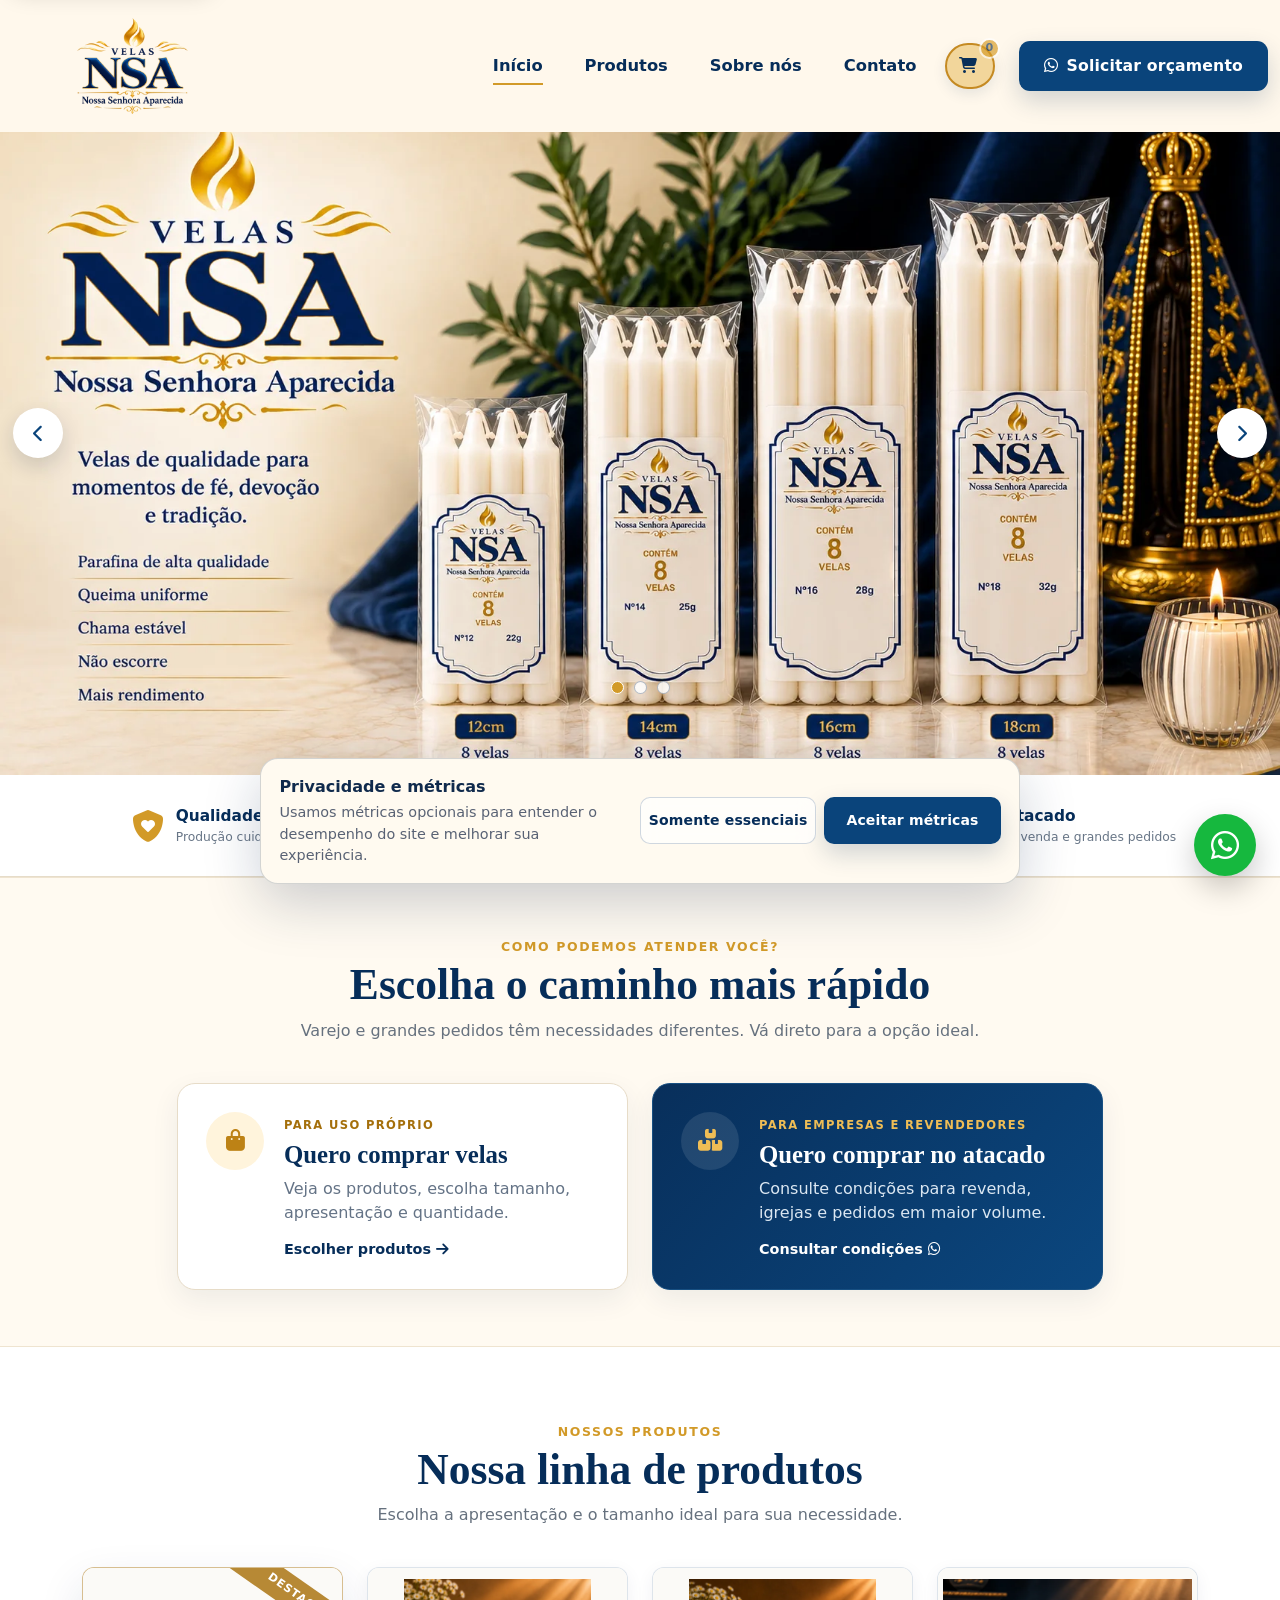
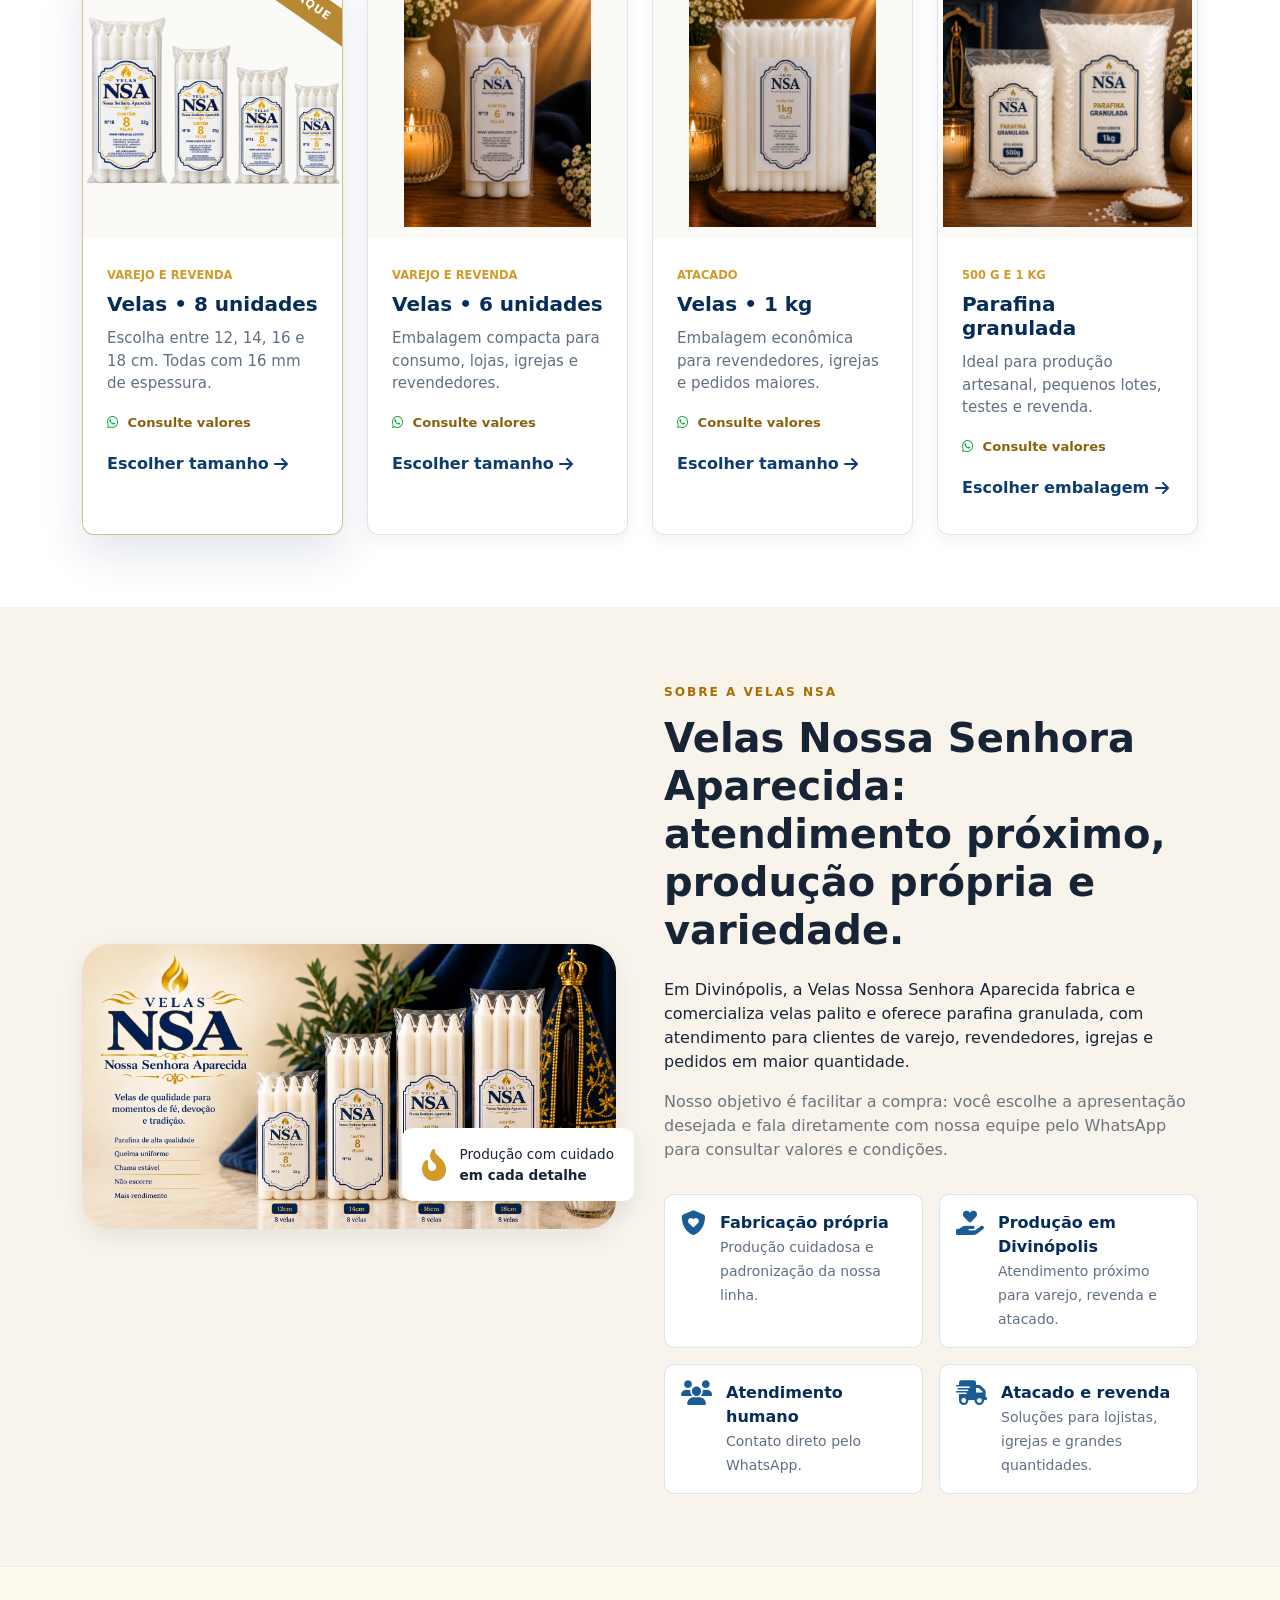
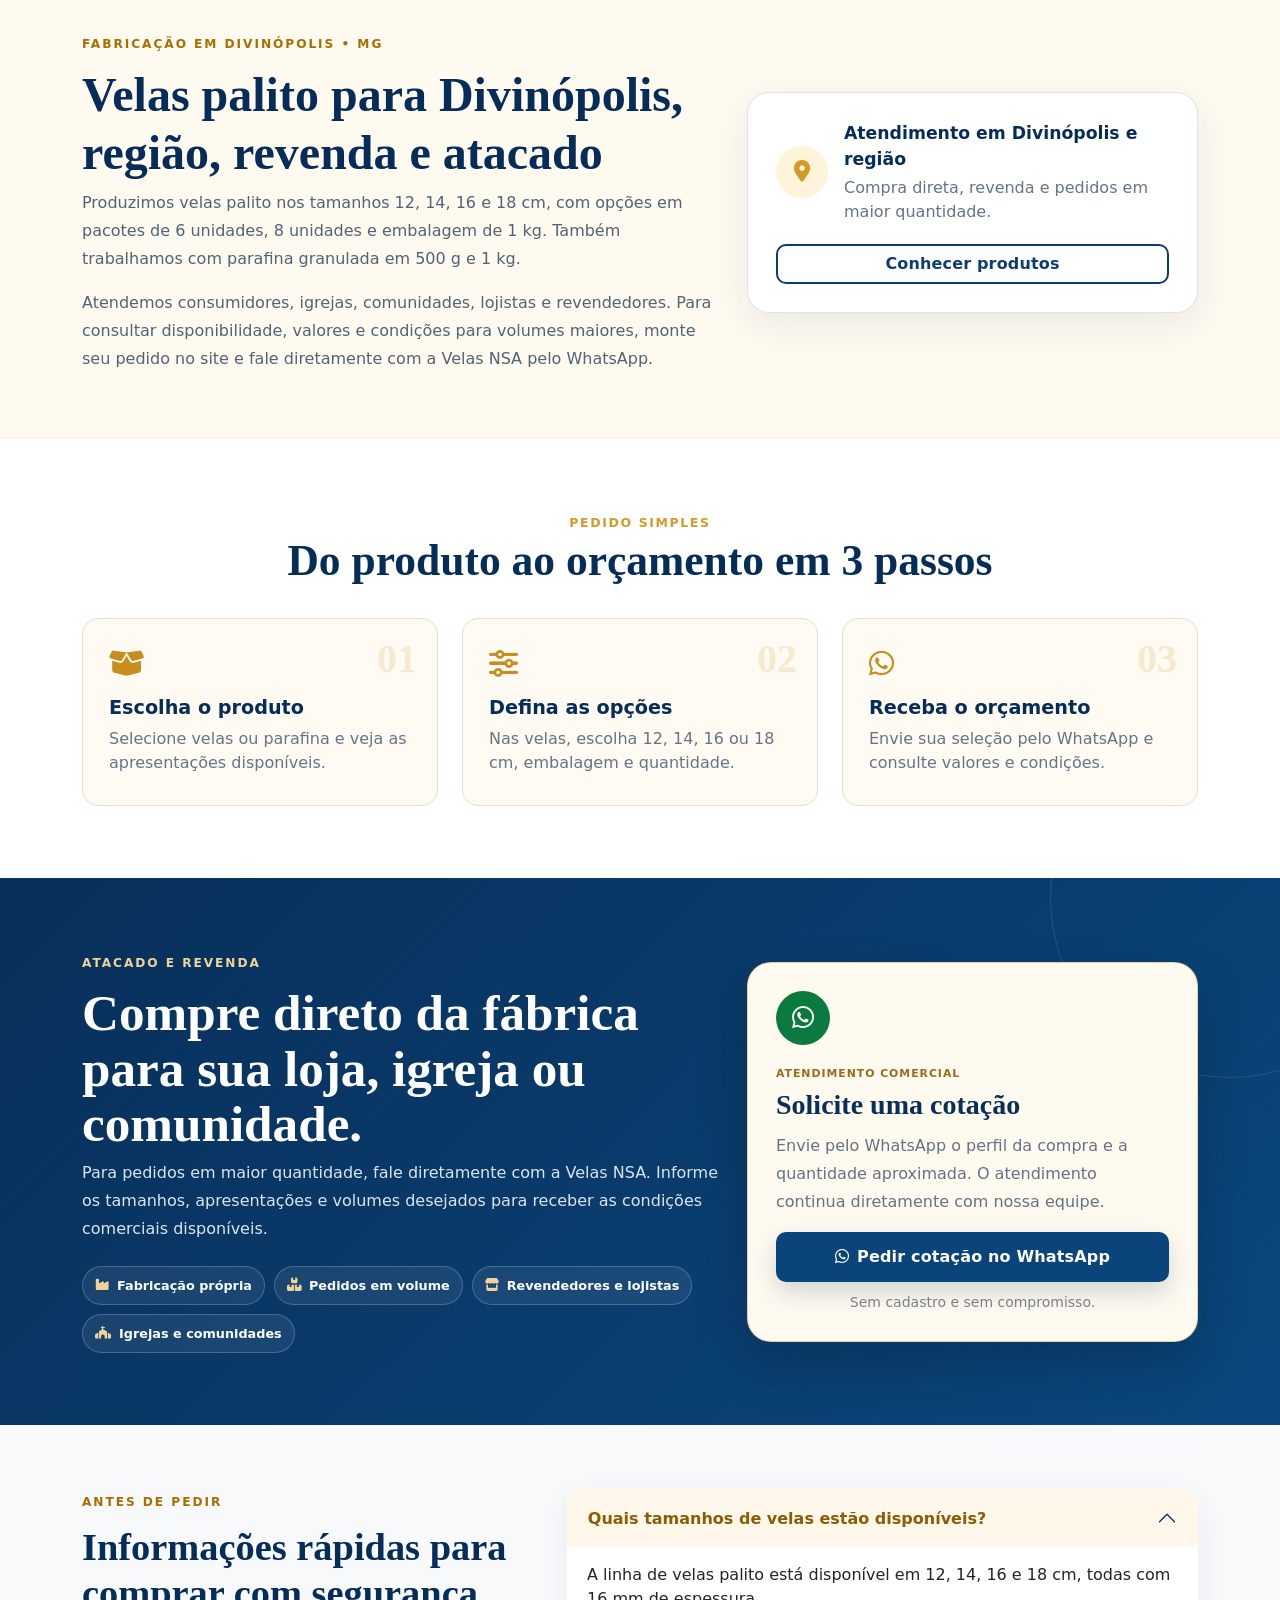
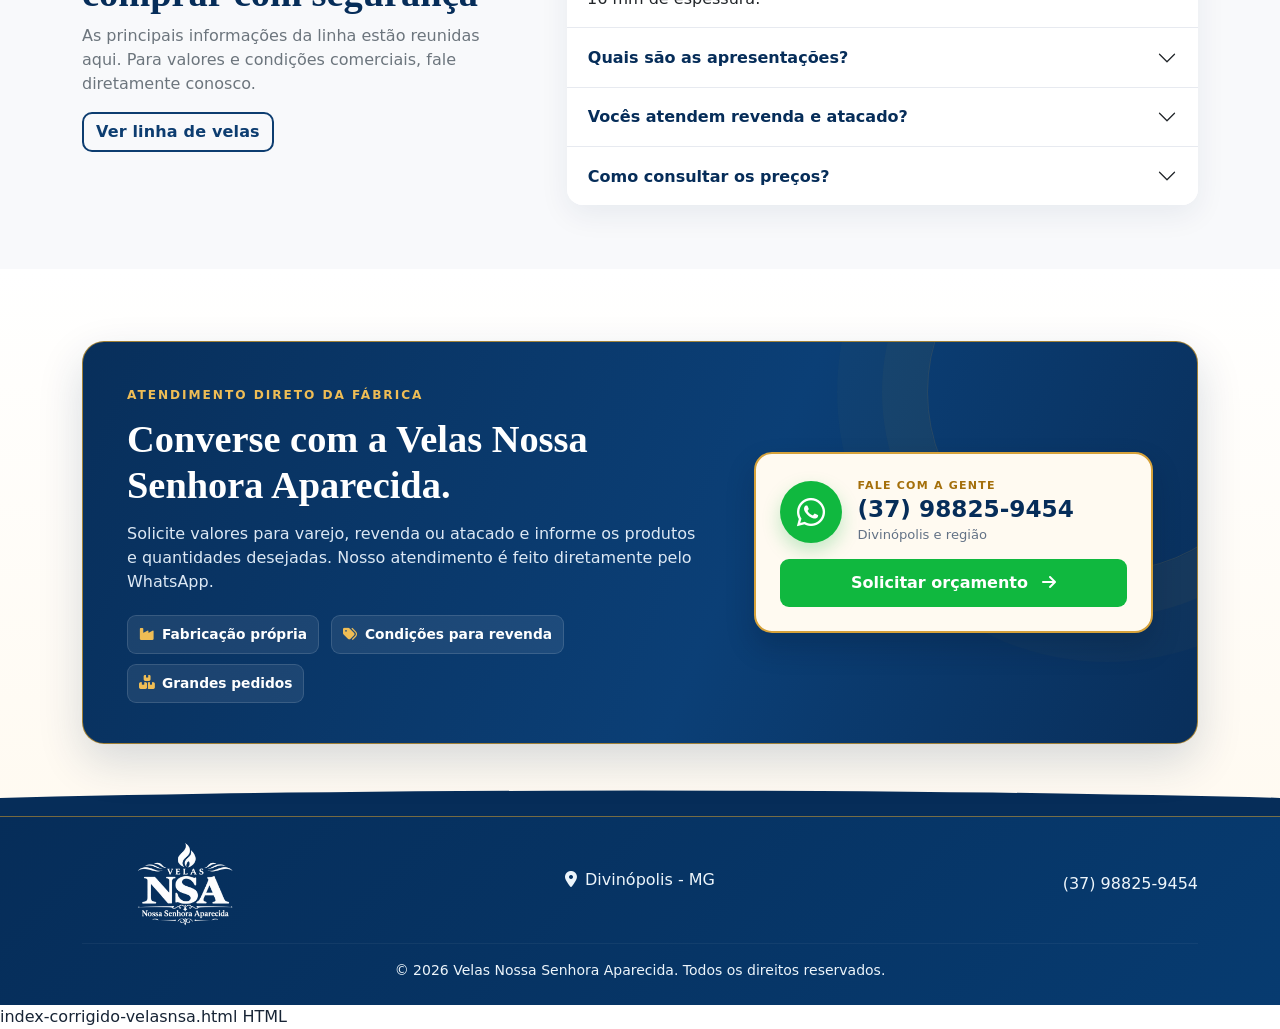
==== commit 28f5a03b: "Update index.html atualização" ====
--- a/index.html
+++ b/index.html
@@ -20,7 +20,7 @@
 <meta content="Fábrica de Velas em Divinópolis | Velas NSA" name="twitter:title"/>
 <meta content="Velas palito, opções para atacado e revenda e parafina granulada. Atendimento direto em Divinópolis e região." name="twitter:description"/>
 <meta content="https://www.velasnsa.com.br/assets/img/og-velas-nsa.jpg" name="twitter:image"/>
-<meta content="Velas NSA" property="og:site_name"/>
+<meta content="Velas NSA - Fábrica de Velas" property="og:site_name"/>
 <link as="image" fetchpriority="high" href="assets/img/carousel-velas-nsa-home.webp" rel="preload"/>
 <link href="assets/img/logo-nsa-aparecida.png" rel="icon" type="image/png"/>
 <link href="https://cdn.jsdelivr.net" rel="preconnect"/>
@@ -50,6 +50,19 @@
   ]}
 }
 </script>
+<script type="application/ld+json">
+{
+  "@context": "https://schema.org",
+  "@type": "WebSite",
+  "@id": "https://www.velasnsa.com.br/#website",
+  "url": "https://www.velasnsa.com.br/",
+  "name": "Velas NSA - Fábrica de Velas",
+  "alternateName": [
+    "Velas NSA",
+    "Velas Nossa Senhora Aparecida"
+  ]
+}
+</script>
 <script type="application/ld+json">{"@context":"https://schema.org","@type":"FAQPage","mainEntity":[{"@type":"Question","name":"Quais tamanhos de velas estão disponíveis?","acceptedAnswer":{"@type":"Answer","text":"12, 14, 16 e 18 cm, todas com 16 mm de espessura."}},{"@type":"Question","name":"Quais são as apresentações?","acceptedAnswer":{"@type":"Answer","text":"Pacotes de 6 e 8 unidades, embalagem de velas de 1 kg e parafina granulada de 500 g e 1 kg."}},{"@type":"Question","name":"Vocês atendem revenda e atacado?","acceptedAnswer":{"@type":"Answer","text":"Sim. As condições para pedidos em maior quantidade são consultadas diretamente pelo WhatsApp."}}]}</script>
 </head>
 <body data-page="home"><a class="skip-link" href="#conteudo-principal">Ir para o conteúdo</a>
@@ -190,3 +203,5 @@
 <button aria-label="Voltar ao topo" class="back-top"><i class="fa-solid fa-arrow-up"></i></button>
 <script src="https://cdn.jsdelivr.net/npm/bootstrap@5.3.8/dist/js/bootstrap.bundle.min.js"></script><script src="assets/js/config.js"></script><script src="assets/js/site-config.js"></script><script src="assets/js/analytics.js"></script><script src="assets/js/social.js"></script><script src="assets/js/cart.js"></script><script src="assets/js/main.js"></script>
 </body></html>
+index-corrigido-velasnsa.html
+HTML
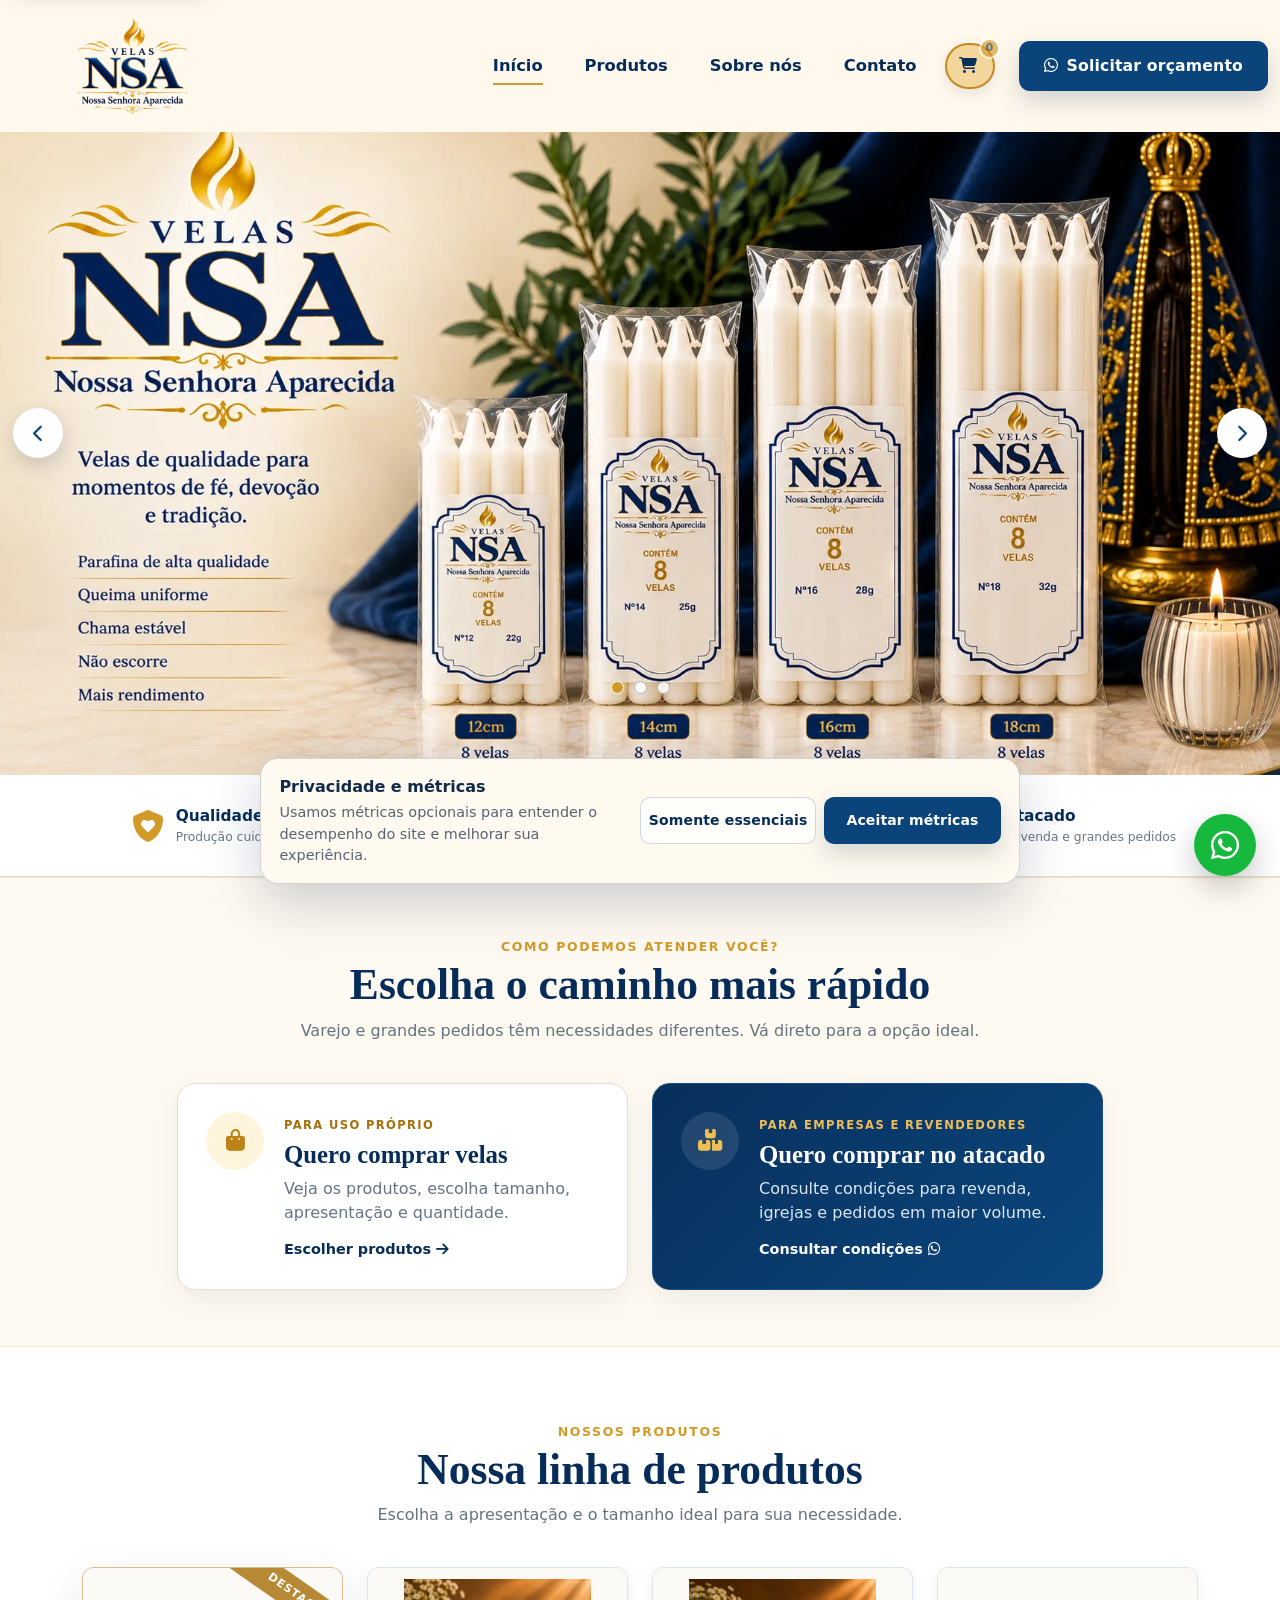
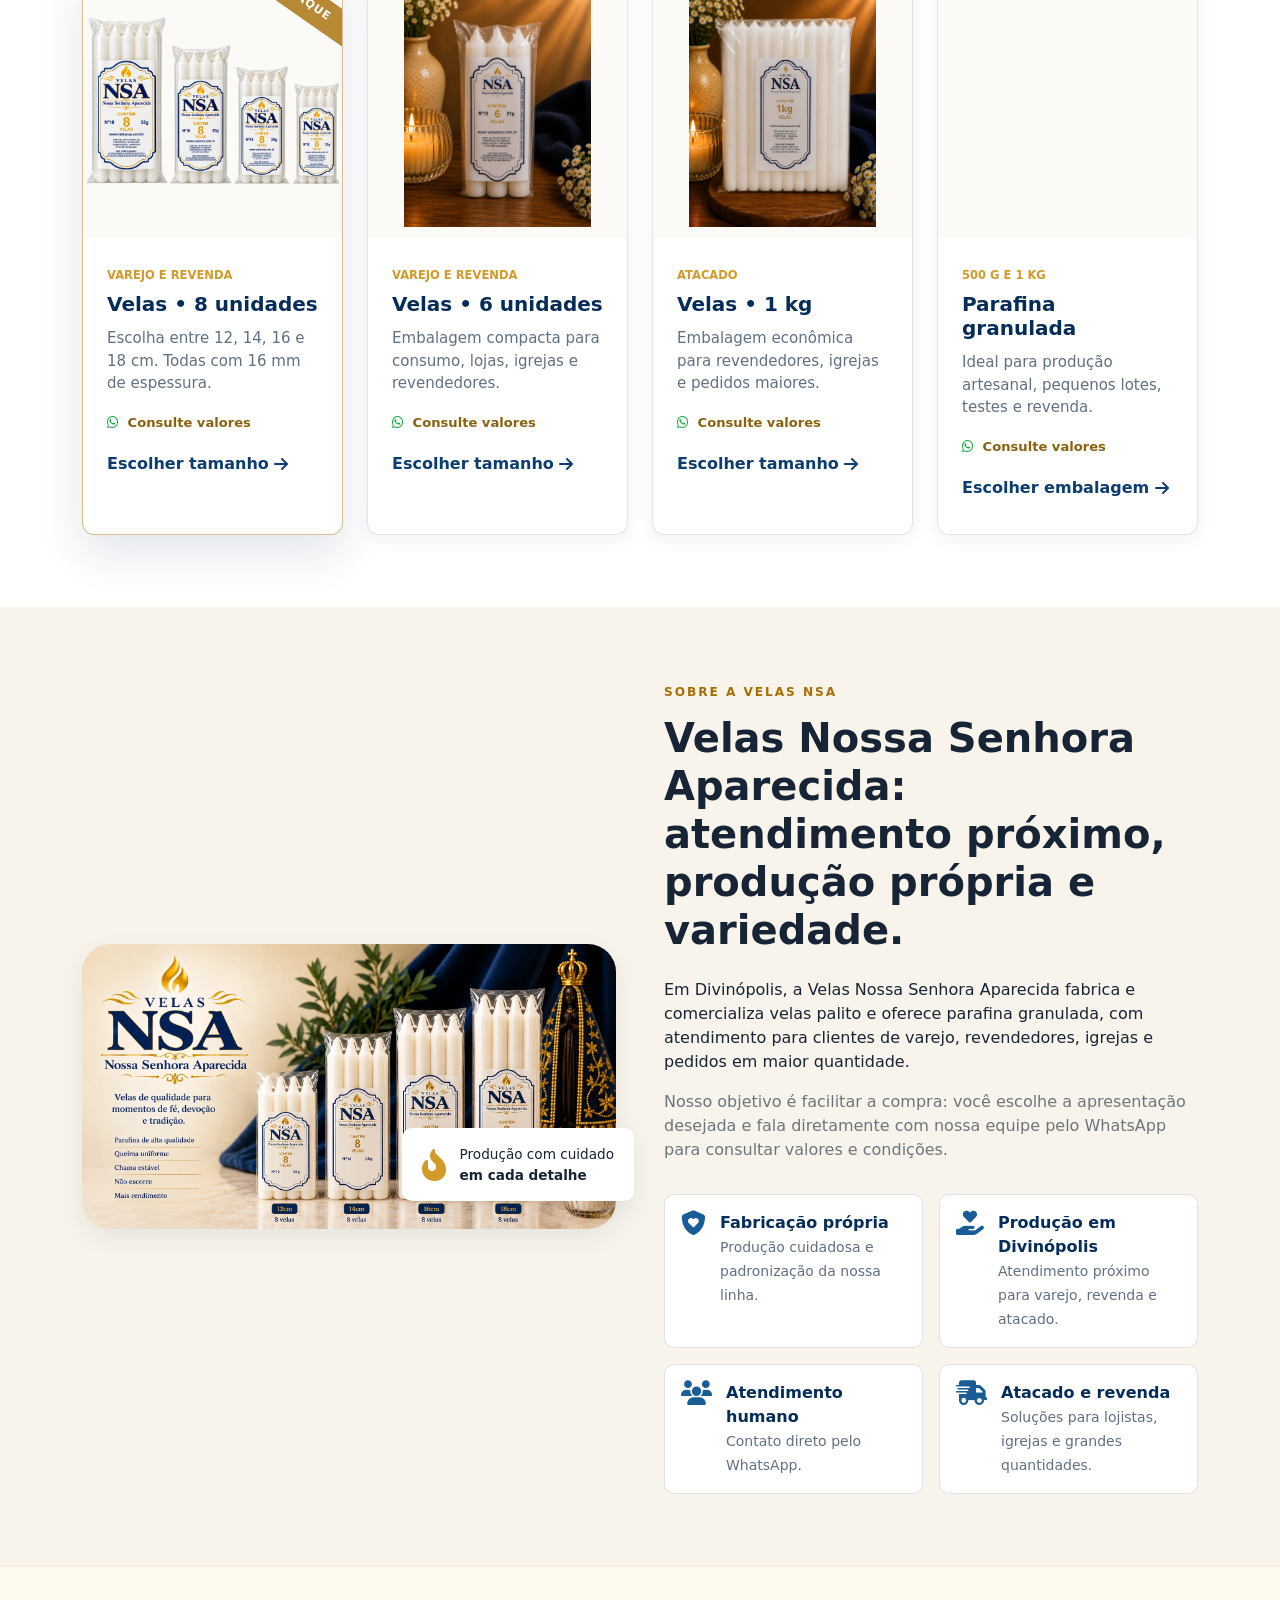
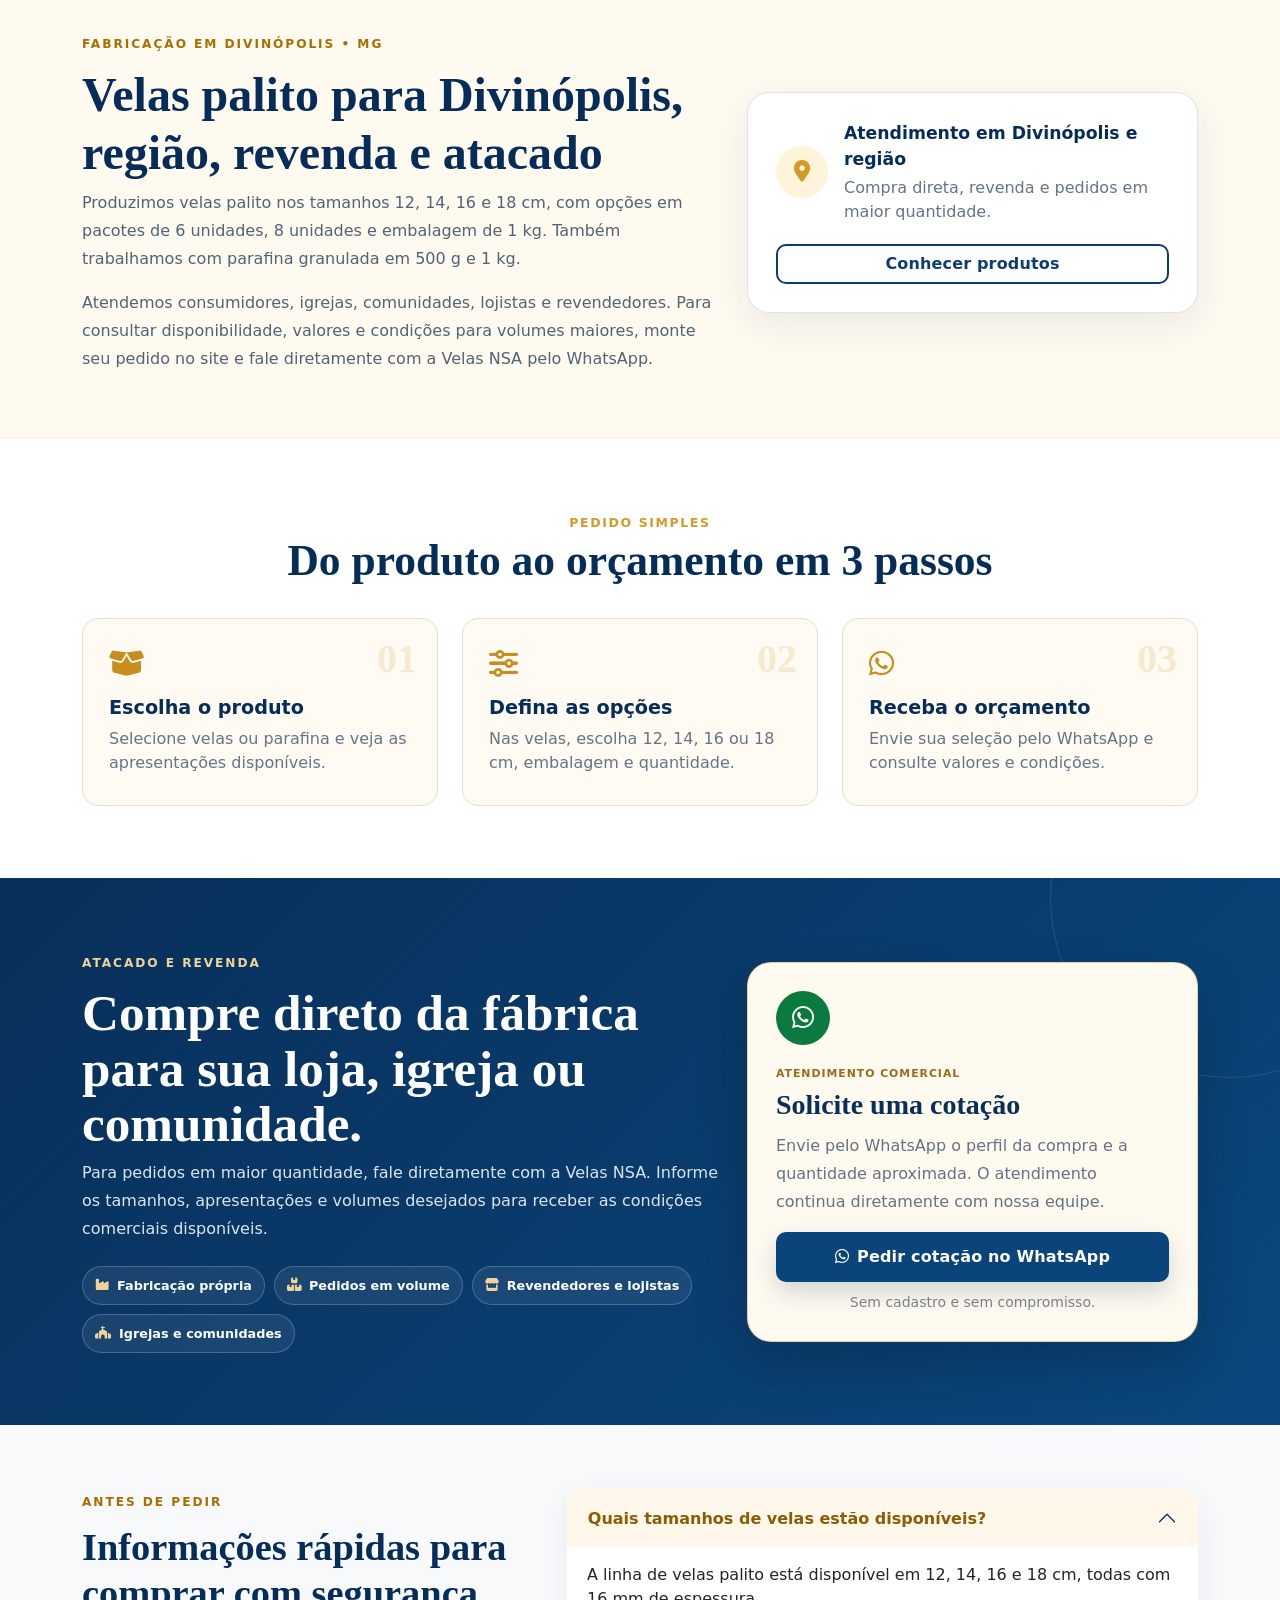
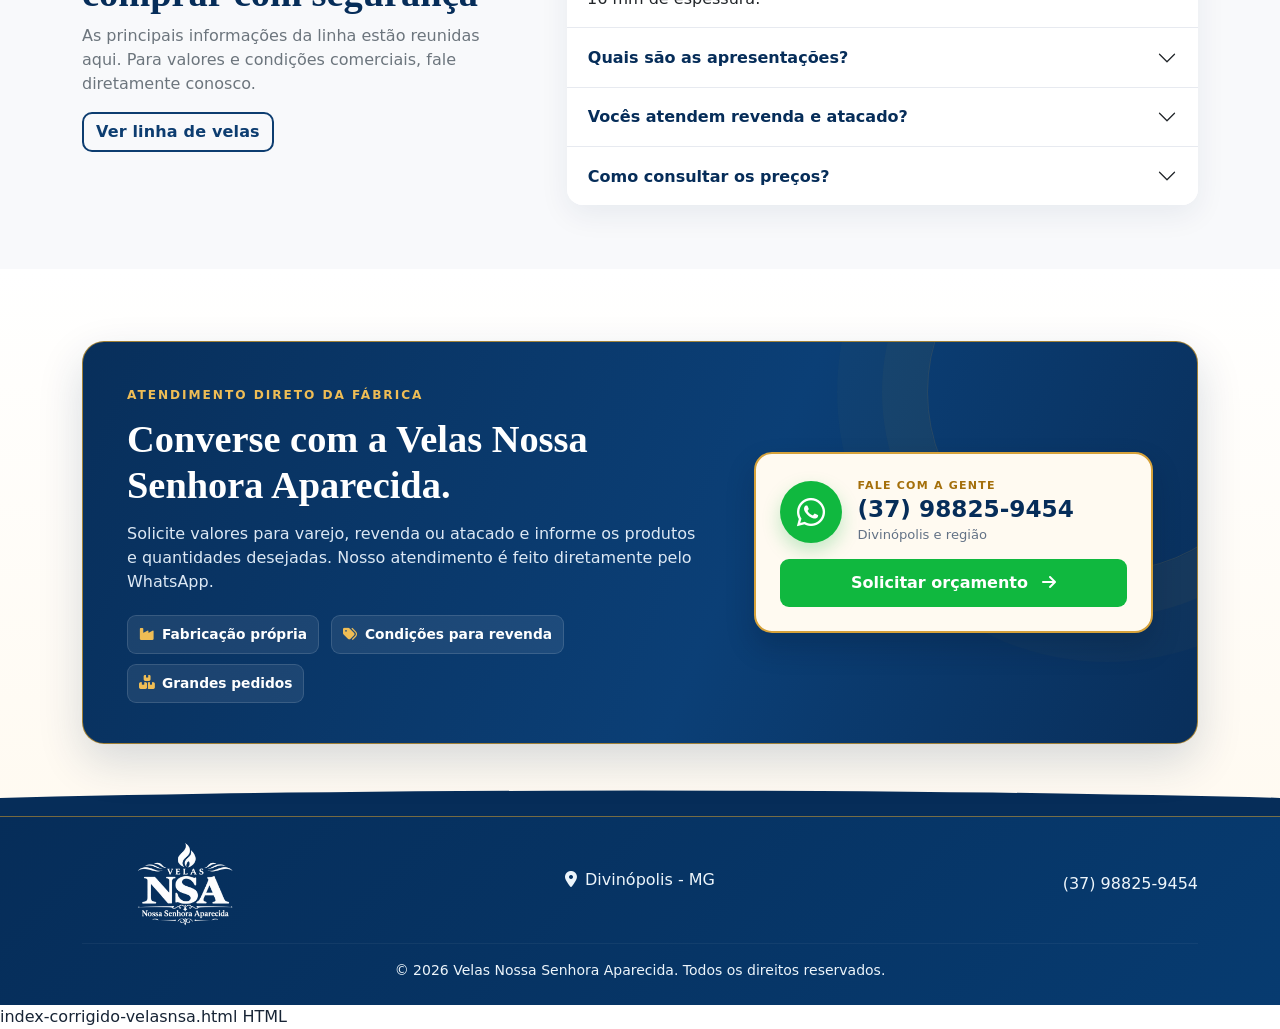
==== commit 98a89a48: "Update index.html" ====
--- a/index.html
+++ b/index.html
@@ -5,6 +5,9 @@
 <meta charset="utf-8"/>
 <meta content="width=device-width, initial-scale=1" name="viewport"/>
 <title>Fábrica de Velas em Divinópolis | Velas NSA</title>
+<link rel="icon" type="image/png" href="/assets/img/favicon.png">
+<link rel="shortcut icon" href="/assets/img/favicon.png">
+<link rel="apple-touch-icon" href="/assets/img/favicon.png">
 <meta content="Fábrica de velas em Divinópolis. Velas NSA produz velas palito de 12, 14, 16 e 18 cm, pacotes de 6 e 8 unidades, opções de 1 kg e parafina granulada. Varejo, revenda e atacado." name="description"/>
 <meta content="index, follow" name="robots"/>
 <meta content="#062d59" name="theme-color"/>
@@ -54,9 +57,8 @@
 {
   "@context": "https://schema.org",
   "@type": "WebSite",
-  "@id": "https://www.velasnsa.com.br/#website",
   "url": "https://www.velasnsa.com.br/",
-  "name": "Velas NSA - Fábrica de Velas",
+  "name": "NSA - Fábrica de Velas",
   "alternateName": [
     "Velas NSA",
     "Velas Nossa Senhora Aparecida"
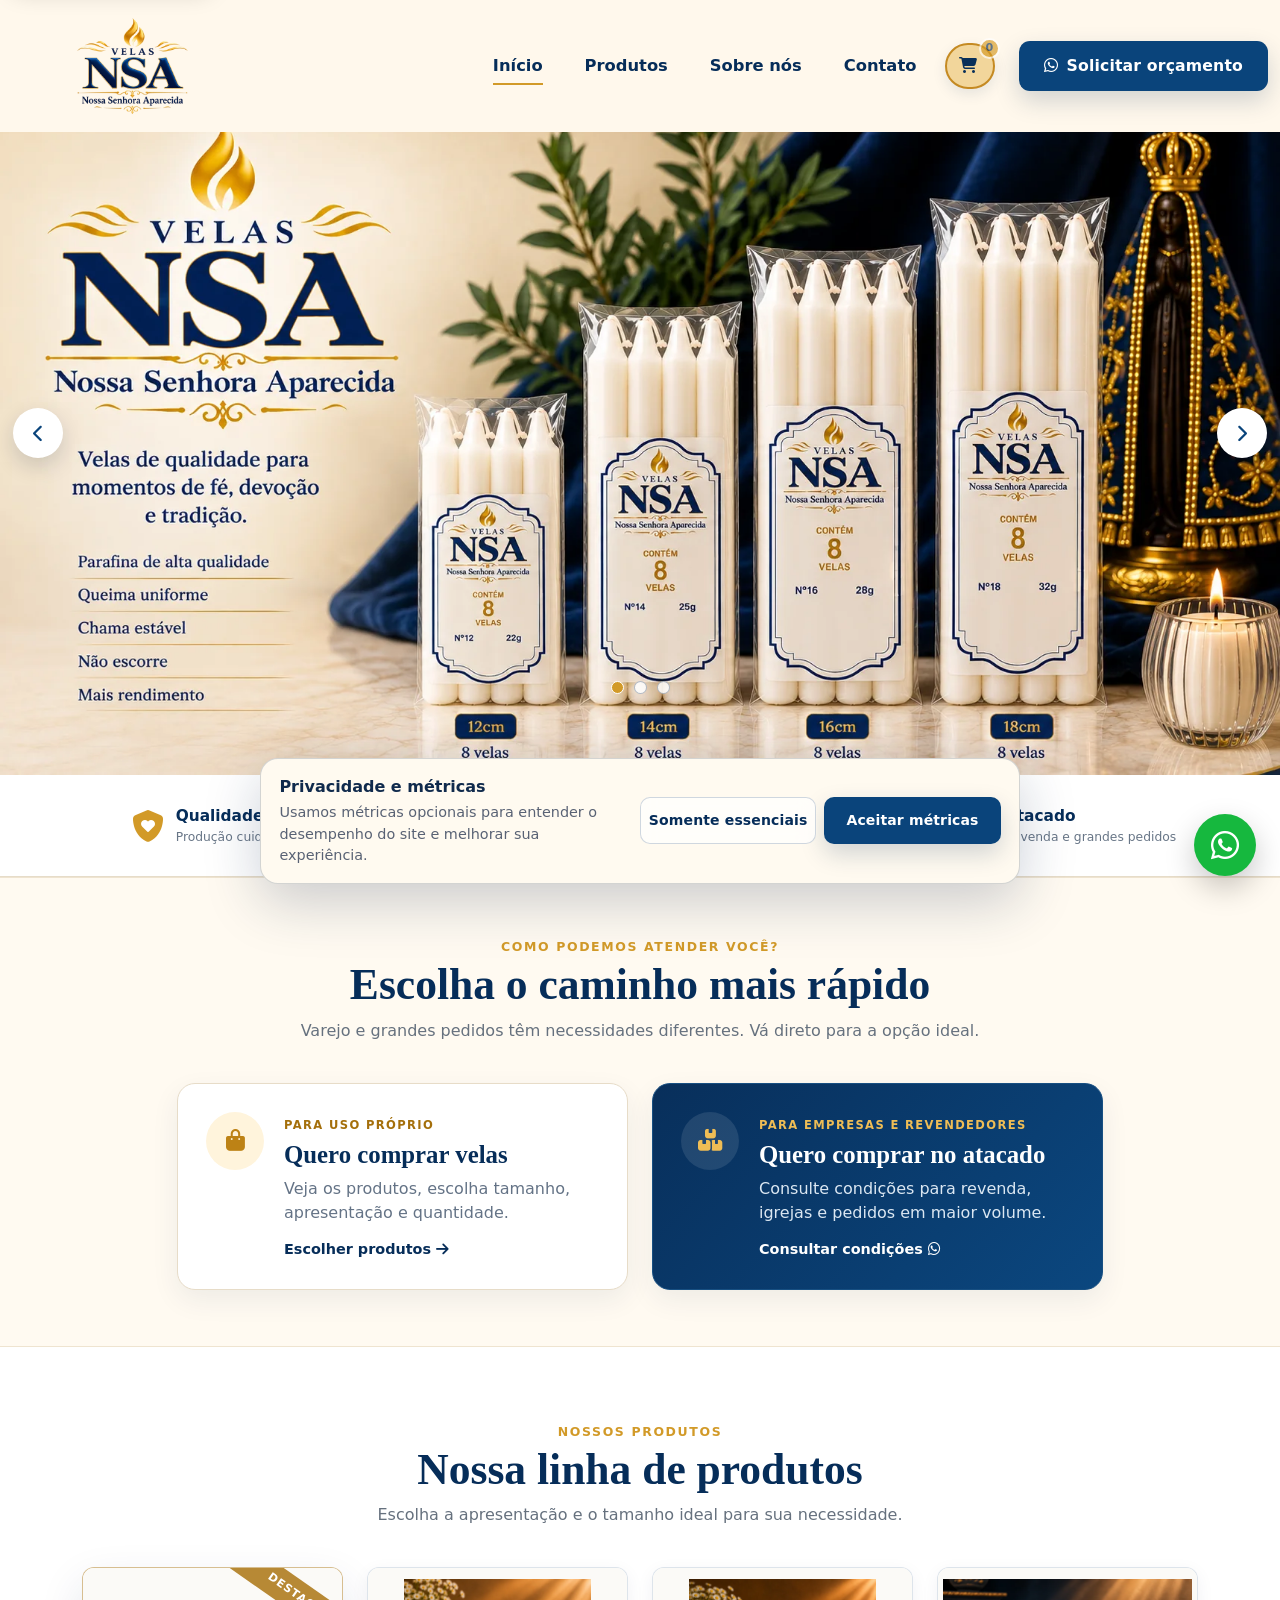
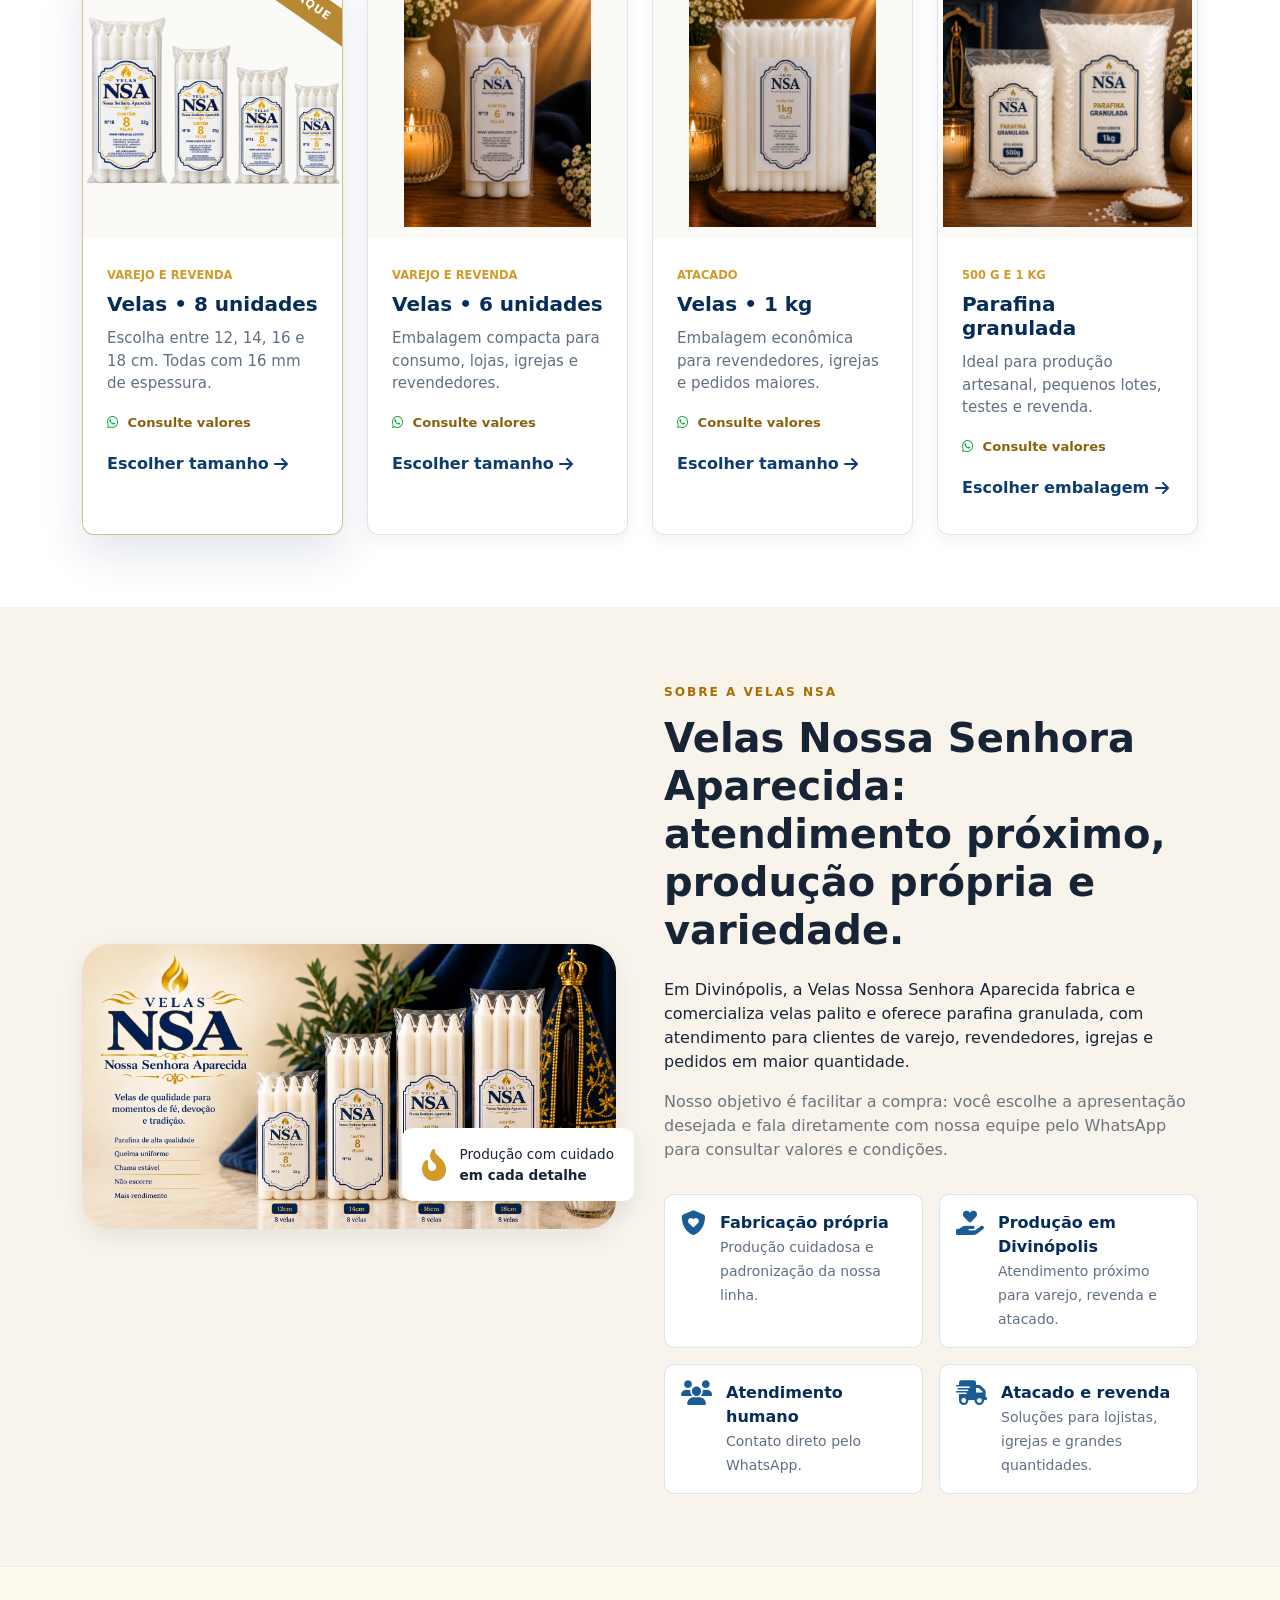
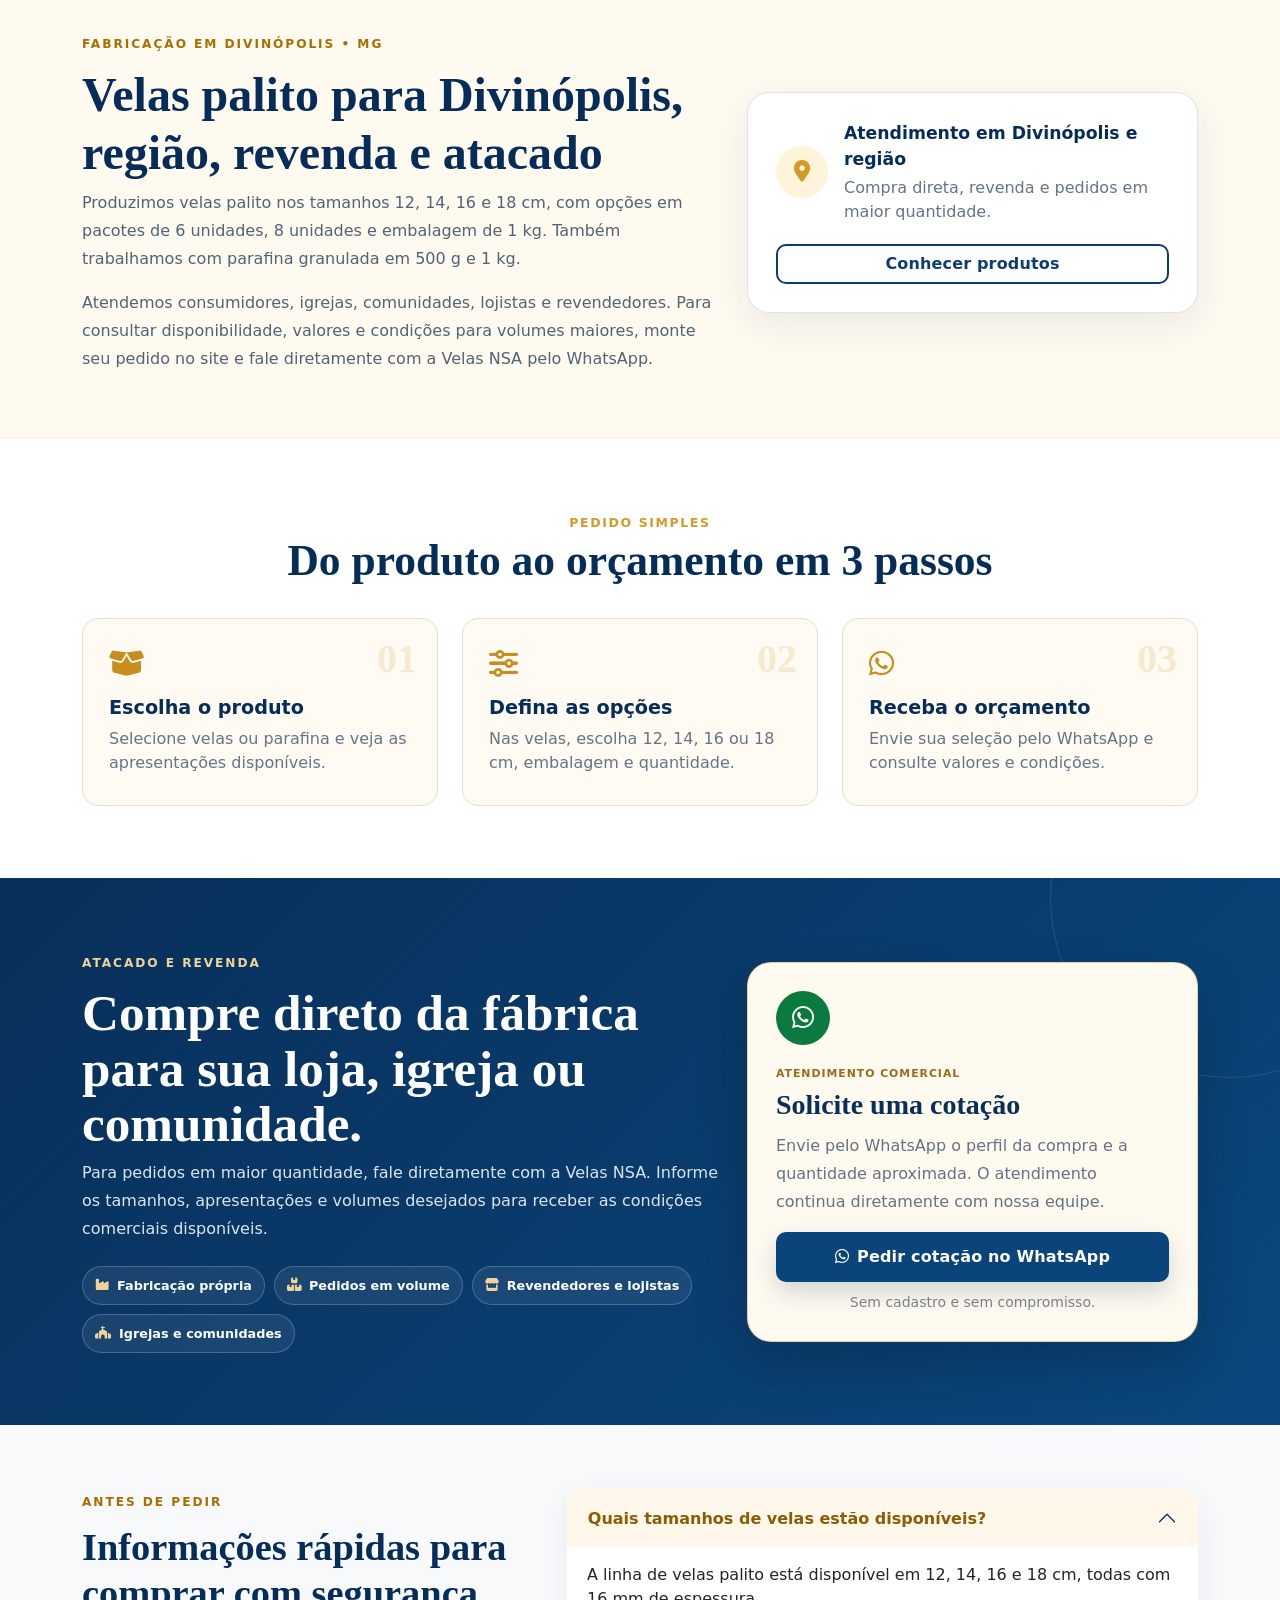
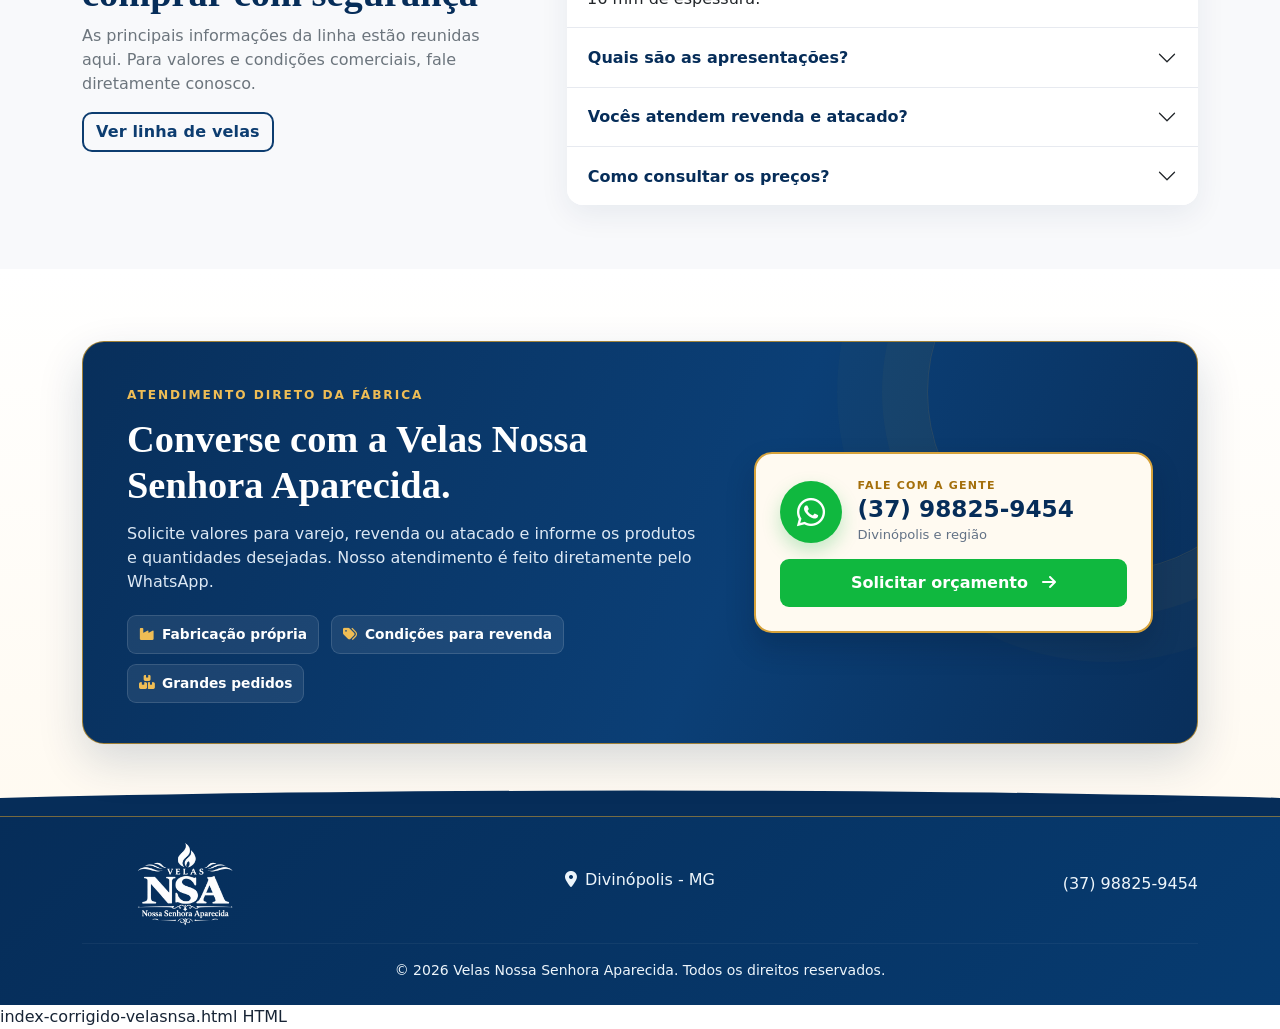
==== commit cdf7fb73: "Update index.html" ====
--- a/index.html
+++ b/index.html
@@ -23,9 +23,8 @@
 <meta content="Fábrica de Velas em Divinópolis | Velas NSA" name="twitter:title"/>
 <meta content="Velas palito, opções para atacado e revenda e parafina granulada. Atendimento direto em Divinópolis e região." name="twitter:description"/>
 <meta content="https://www.velasnsa.com.br/assets/img/og-velas-nsa.jpg" name="twitter:image"/>
-<meta content="Velas NSA - Fábrica de Velas" property="og:site_name"/>
+<meta content="Fábrica de Velas NSA" property="og:site_name"/>
 <link as="image" fetchpriority="high" href="assets/img/carousel-velas-nsa-home.webp" rel="preload"/>
-<link href="assets/img/logo-nsa-aparecida.png" rel="icon" type="image/png"/>
 <link href="https://cdn.jsdelivr.net" rel="preconnect"/>
 <link href="https://cdnjs.cloudflare.com" rel="preconnect"/>
 <link href="https://cdn.jsdelivr.net/npm/bootstrap@5.3.8/dist/css/bootstrap.min.css" rel="stylesheet"/>
@@ -58,7 +57,7 @@
   "@context": "https://schema.org",
   "@type": "WebSite",
   "url": "https://www.velasnsa.com.br/",
-  "name": "NSA - Fábrica de Velas",
+  "name": "Fábrica de Velas NSA",
   "alternateName": [
     "Velas NSA",
     "Velas Nossa Senhora Aparecida"
